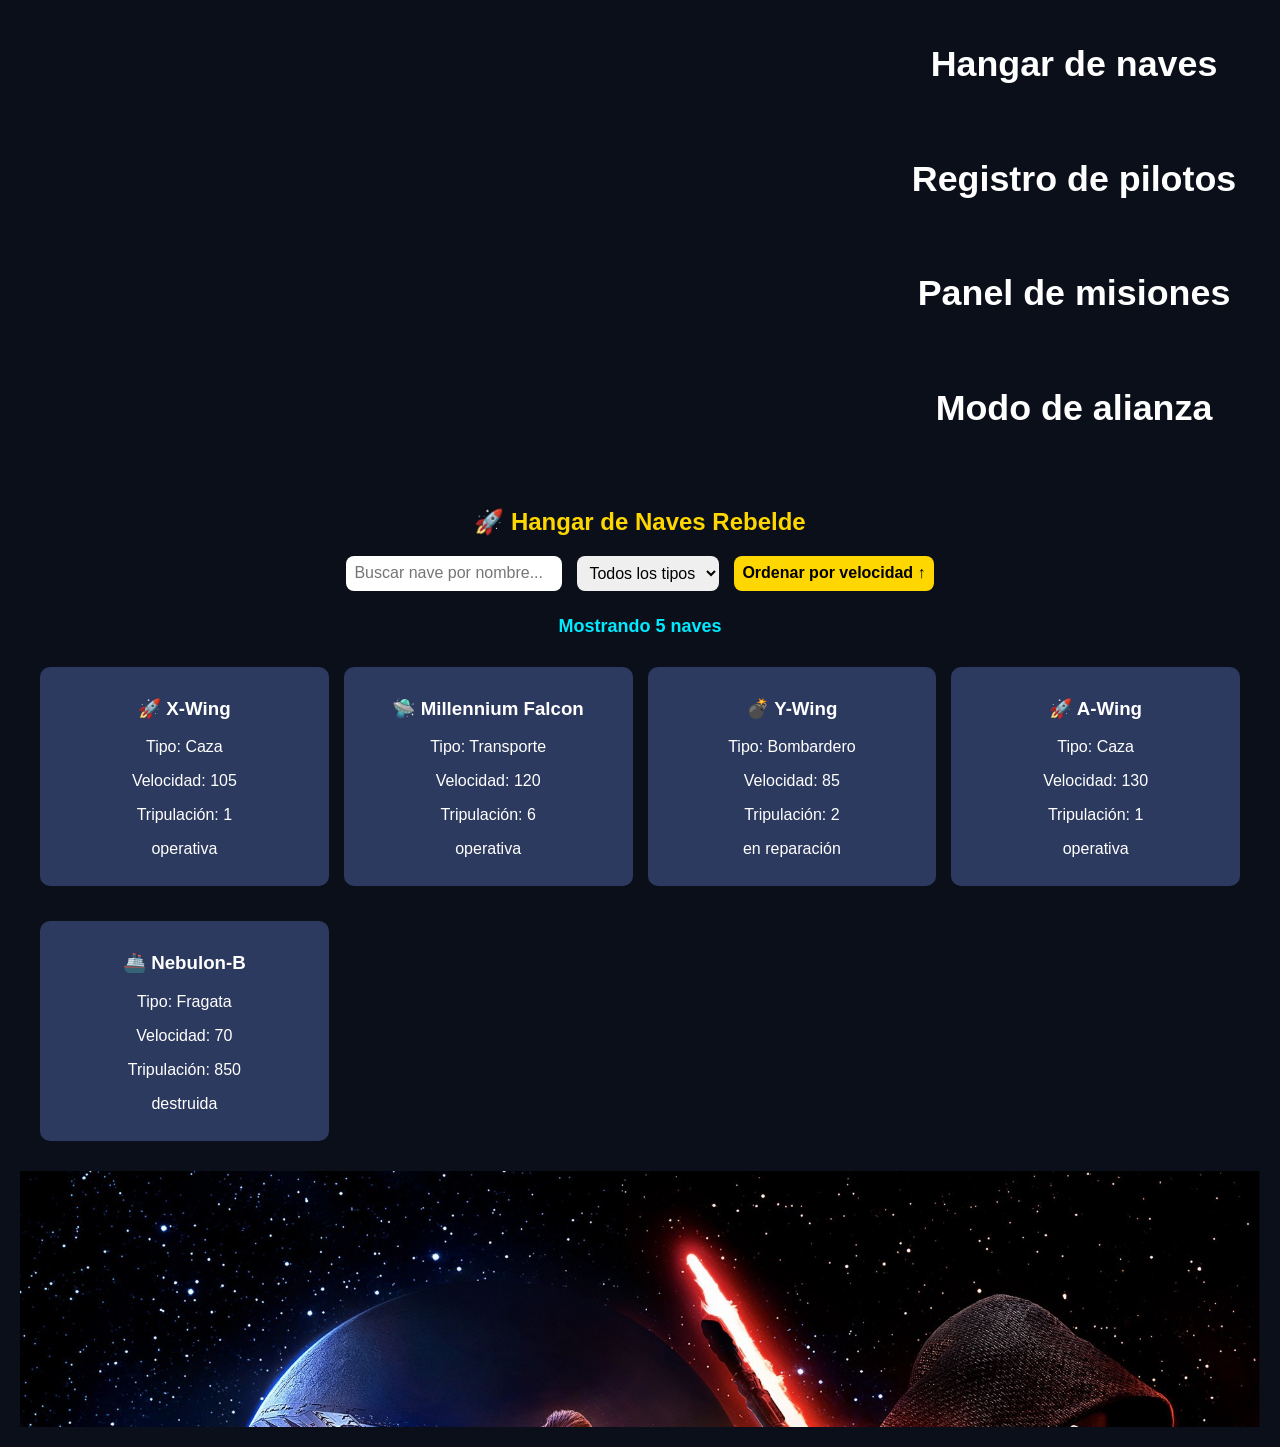
==== index.html @ fabe32f0 "hmtl, css y js unificados en uno hasta la seccion3" ====
<!DOCTYPE html>
<html lang="en">
<head>
<meta charset="UTF-8">
<meta name="viewport" content="width=device-width, initial-scale=1.0">
<title>Proyecto Star Wars</title>
<link rel="stylesheet" href="estilos.css">
</head>
<body>

<!--HEADER-->
<header>
    <h1 id="Hangar">Hangar de naves</h1>
    <h1 id="Pilotos">Registro de pilotos</h1>
    <h1 id="Misiones">Panel de misiones</h1>
    <h1 id="Alianza">Modo de alianza</h1>
</header>

<main>

<!-- SECCION 1 HANGAR -->
<section id="seccionHangar" class="seccion activa">

    <h1>🚀 Hangar de Naves Rebelde</h1>

    <div class="control">
        <input type="text" id="buscador" placeholder="Buscar nave por nombre...">

        <select id="filtroTipo">
            <option value="todos">Todos los tipos</option>
        </select>

        <button id="ordenarBtn">Ordenar por velocidad ↑</button>
    </div>

    <div id="contador">Mostrando 0 naves</div>

    <div class="hangar" id="hangar"></div>

</section>

<!-- SECCION 2 PILOTOS -->
<section id="seccionPilotos" class="seccion">

    <h1 id="h1cuestionario">Registre su piloto</h1>

    <div class="contenedorPrincipal">

        <div class="divFormulario">
            <img id="soldado" src="soldado.png">

            <form id="formularioPilotos" class="formularioPilotos">

                <input type="text" id="inputNombre" required placeholder="Nombre del piloto:">
                <input type="text" id="inputRango" required placeholder="Rango:">
                <input type="number" id="inputVictorias" required placeholder="Número de victorias:" min="0">

                <select id="selectNave" required>
                    <option value="" disabled selected>Nave asignada:</option>
                </select>

                <select id="selectEstado" required>
                    <option value="" disabled selected>Estado del piloto:</option>
                    <option value="Activo">Activo</option>
                    <option value="Herido">Herido</option>
                    <option value="KIA">KIA</option>
                </select>

                <button id="guardarPiloto">Guardar piloto</button>

            </form>
        </div>

        <div class="divLista">
            <h2>Flota Registrada</h2>

            <table class="tablaPilotos">
                <thead>
                    <tr>
                        <th>Piloto</th>
                        <th>Rango</th>
                        <th>Victorias</th>
                        <th>Nave</th>
                        <th>Estado</th>
                        <th></th>
                    </tr>
                </thead>
                <tbody id="cuerpoTablaPilotos"></tbody>
            </table>
        </div>

    </div>

</section>

<!-- SECCION 3 -->
<section id="seccionMisiones" class="seccion">
<h1>📋 Panel de Misiones</h1>

<div class="form">
    <input type="text" id="nombre" placeholder="Nombre misión">
    <input type="text" id="descripcion" placeholder="Descripción">

    <select id="piloto">
        <option value="">Selecciona piloto</option>
    </select>

    <select id="dificultad">
        <option value="facil">Fácil</option>
        <option value="media">Media</option>
        <option value="dificil">Difícil</option>
        <option value="suicida">Suicida</option>
    </select>

    <button id="addBtn">Añadir misión</button>
</div>


<div>
    <select id="filtroDificultad">
        <option value="todos">Todas</option>
        <option value="facil">Fácil</option>
        <option value="media">Media</option>
        <option value="dificil">Difícil</option>
        <option value="suicida">Suicida</option>
    </select>
</div>

<div class="kanban">

    <div class="col">
        <h2>Pendiente (<span id="Pendiente">0</span>)</h2>
        <div id="pendiente"></div>
    </div>

    <div class="col">
        <h2>En curso (<span id="Curso">0</span>)</h2>
        <div id="curso"></div>
    </div>

    <div class="col">
        <h2>Completada (<span id="Completada">0</span>)</h2>
        <div id="completada"></div>
    </div>

</div></section>

<!-- SECCION 4 -->
<section id="seccionAlianza" class="seccion">
    <h1>Modo alianza próximamente 🤝</h1>
</section>

</main>

<!--FOOTER-->
<footer></footer>

<script src="script.js"></script>
</body>
</html>
---- estilos.css ----
/* ================= HEADER ================= */

#Hangar,
#Pilotos,
#Misiones,
#Alianza {
    font-size: 2.8vw;
    color: white;
    cursor: pointer;
}

header h1 {
    margin-left: 70%;
}

header {
    background-image: url("header.png");
    background-size: cover;
    background-position: top;
    display: flex;
    flex-direction: column;
    gap: 2vw;
    min-height: 35vw;
    width: 100%;
}

/* ================= BODY ================= */

body {
    margin: 0;
    padding: 0;
    background-image: url("background.jpg");
    background-attachment: fixed;
    background-repeat: no-repeat;
    background-position: center;
    background-size: cover;
    min-height: 100vh;
    color: white;
    font-family: Arial, sans-serif;
}

/* ================= SECCIONES ================= */

.seccion {
    display: none;
    padding: 20px;
}

.activa {
    display: block;
}

/* ================= SECCION 1 HANGAR ================= */

.control {
    display: flex;
    gap: 15px;
    justify-content: center;
    margin-bottom: 25px;
}

input, select, button {
    padding: 10px;
    border: none;
    border-radius: 8px;
    font-size: 16px;
}



button {
    background: #ffff00;
    cursor: pointer;
    font-weight: bold;
}

button:hover {
    background: #ffcc00;
}

#contador {
    text-align: center;
    margin-bottom: 20px;
    font-size: 18px;
    font-weight: bold;
    color: #00eaff;
}

.hangar {
    display: grid;
    grid-template-columns: repeat(auto-fit, minmax(230px, 1fr));/*Ajusta el ancho depende del tamaño y hace que ninguna sea menor a 230 y estira para rellenar espacio*/
    gap: 15px;
}

.card {
    background: #1a2238;
    border: 2px solid #2d3a5f;
    border-radius: 15px;
    text-align: center;
    transition: transform 0.2s; /*para que sea mas limpio el aumento*/
}

.card:hover {
    transform: scale(1.05);
}



@media (max-width: 480px) {

    h1 {
        font-size: 22px;
    }

    .control {
        gap: 10px;
    }

    input, select, button {
        width: 100%;
        font-size: 14px;
        padding: 8px;
    }

    #contador {
        font-size: 14px;
    }

    .hangar {
        grid-template-columns: 1fr;
    }

    .card {
        font-size: 14px;
    }
}

/* ================= SECCION 2 PILOTOS ================= */

.contenedorPrincipal {
    display: flex;
    justify-content: center;
    align-items: flex-start;
    gap: 3vw;
    margin-top: 5vw;
}

#h1cuestionario {
    color: white;
    font-size: 5vw;
    text-align: center;
}

.divFormulario {
    background-color: black;
    display: flex;
    align-items: center;
    justify-content: center;
    padding: 3vw;
    border-radius: 8vw;
    width: 48vw;
    border: 0.4vw solid red;
}

.formularioPilotos {
    display: flex;
    flex-direction: column;
    gap: 2vw;
}

#soldado {
    width: 20vw;
}

.divLista {
    width: 38vw;
    background-color: rgba(0,0,0,0.8);
    border: 0.2vw solid white;
    border-radius: 2vw;
    padding: 2vw;
}

.divLista h2 {
    text-align: center;
    color: red;
}

.tablaPilotos {
    width: 100%;
    border-collapse: collapse;
    text-align: center;
}

.btn-accion {
    cursor: pointer;
    font-size: 1vw;
}


/*SECCION 3 MISIONES*/

body {
    font-family: Arial;
    background: #0b0f1a;
    color: white;
    margin: 0;
    padding: 20px;
}

h1 {
    text-align: center;
    color: gold;
}

.form {
    display: flex;
    gap: 10px;
    justify-content: center;
    margin-bottom: 20px;
}

input, select, button {
    padding: 8px;
    border-radius: 8px;
    border: none;
}

button {
    background: gold;
    cursor: pointer;
    font-weight: bold;
}

.kanban {
    display: flex;
    gap: 15px;
    justify-content: space-between;
}

.col {
    flex:1;
    background: #1a2238;
    padding: 15px;
    border-radius: 10px;
}

.card {
    background: #2d3a5f;
    padding: 10px;
    margin: 10px 0;
    border-radius: 10px;
}

.card button {
    margin-top: 5px;
    width: 100%;
}

@media (max-width: 480px) {

    h1 {
        font-size: 22px;
    }

    .form {
        gap: 8px;
    }

    input, select, button {
        width: 100%;
        font-size: 14px;
        padding: 8px;
    }

    .kanban {
        gap: 10px;
    }

    .col {
        width: 100%;
        padding: 10px;
    }

    .card {
        font-size: 14px;
    }

    .card button {
        font-size: 13px;
    }
}


/* ================= FOOTER ================= */

footer {
    background-image: url("./imgStarWars/footer.jpg");
    background-size: cover;
    min-height: 20vw;
}
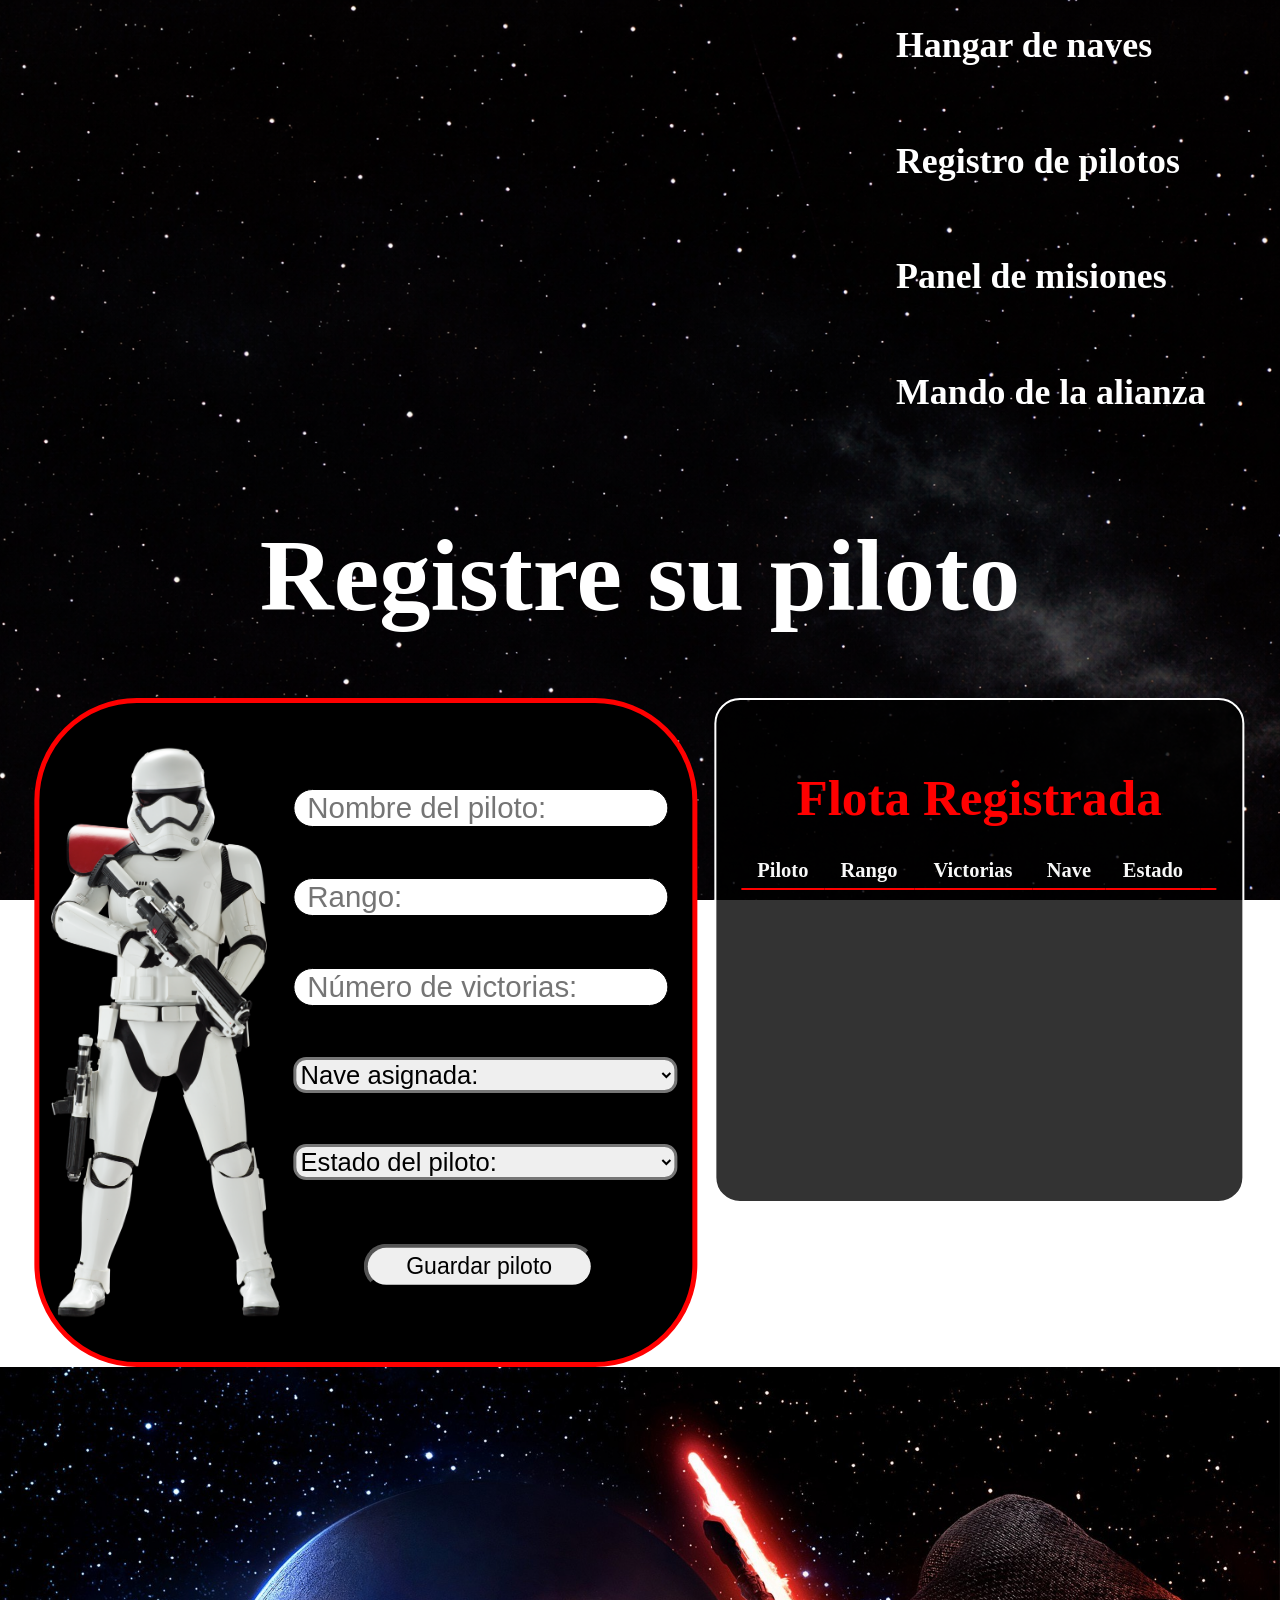
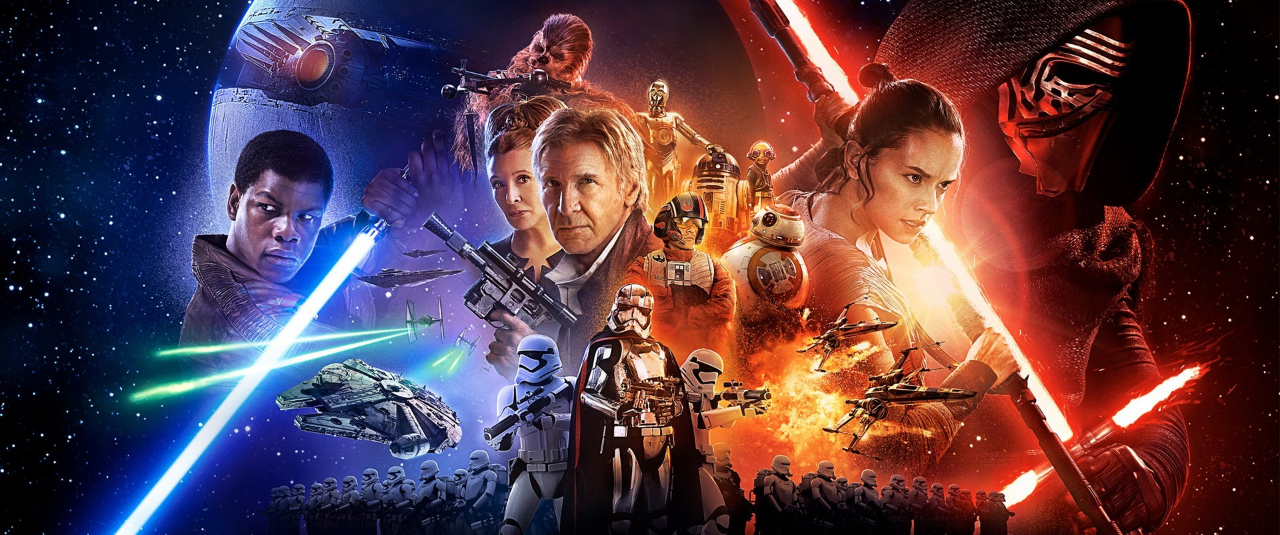
==== commit d036e08d: "actualizacion de la seccion 2" ====
--- a/index.html
+++ b/index.html
@@ -1,160 +1,147 @@
 <!DOCTYPE html>
 <html lang="en">
+
 <head>
-<meta charset="UTF-8">
-<meta name="viewport" content="width=device-width, initial-scale=1.0">
-<title>Proyecto Star Wars</title>
-<link rel="stylesheet" href="estilos.css">
+    
+    <meta charset="UTF-8">
+    <meta name="viewport" content="width=device-width, initial-scale=1.0">
+   
+    <title>
+        Registro de pilotos
+    </title>
+
+    <link rel="stylesheet" href="estilos.css">
+    
 </head>
+
 <body>
+    
 
 <!--HEADER-->
-<header>
-    <h1 id="Hangar">Hangar de naves</h1>
-    <h1 id="Pilotos">Registro de pilotos</h1>
-    <h1 id="Misiones">Panel de misiones</h1>
-    <h1 id="Alianza">Modo de alianza</h1>
-</header>
 
-<main>
 
-<!-- SECCION 1 HANGAR -->
-<section id="seccionHangar" class="seccion activa">
+    <header>
 
-    <h1>🚀 Hangar de Naves Rebelde</h1>
+        <h1 class="titulo" id = "Hangar">Hangar de naves</h1>
 
-    <div class="control">
-        <input type="text" id="buscador" placeholder="Buscar nave por nombre...">
+        <h1 class="titulo" id = "Pilotos">Registro de pilotos</h1>
 
-        <select id="filtroTipo">
-            <option value="todos">Todos los tipos</option>
-        </select>
+        <h1 class="titulo" id = "Misiones" >Panel de misiones</h1>
 
-        <button id="ordenarBtn">Ordenar por velocidad ↑</button>
-    </div>
+        <h1 class="titulo" id = "Alianza">Mando de la alianza</h1>
+        
+    </header>
 
-    <div id="contador">Mostrando 0 naves</div>
 
-    <div class="hangar" id="hangar"></div>
+    <main>
 
-</section>
 
-<!-- SECCION 2 PILOTOS -->
-<section id="seccionPilotos" class="seccion">
+<!--Seccion 2 REGISTRO PILOTOS  -->
+
+
+   <div id = "seccion2" class="registroPilotos">
 
     <h1 id="h1cuestionario">Registre su piloto</h1>
 
     <div class="contenedorPrincipal">
 
+
         <div class="divFormulario">
-            <img id="soldado" src="soldado.png">
+
+            <img id="soldado" src="./imgStarWars/soldado.png">
 
             <form id="formularioPilotos" class="formularioPilotos">
 
+
                 <input type="text" id="inputNombre" required placeholder="Nombre del piloto:">
+
                 <input type="text" id="inputRango" required placeholder="Rango:">
+
                 <input type="number" id="inputVictorias" required placeholder="Número de victorias:" min="0">
 
                 <select id="selectNave" required>
+
                     <option value="" disabled selected>Nave asignada:</option>
+
                 </select>
 
                 <select id="selectEstado" required>
+
                     <option value="" disabled selected>Estado del piloto:</option>
+
                     <option value="Activo">Activo</option>
+
                     <option value="Herido">Herido</option>
+
                     <option value="KIA">KIA</option>
+
                 </select>
 
                 <button id="guardarPiloto">Guardar piloto</button>
 
+
             </form>
+
+
         </div>
 
         <div class="divLista">
+
             <h2>Flota Registrada</h2>
 
             <table class="tablaPilotos">
+
                 <thead>
+
                     <tr>
+
                         <th>Piloto</th>
+
                         <th>Rango</th>
+
                         <th>Victorias</th>
+
                         <th>Nave</th>
+
                         <th>Estado</th>
+
                         <th></th>
+                        
                     </tr>
+
                 </thead>
-                <tbody id="cuerpoTablaPilotos"></tbody>
+
+                <tbody id="cuerpoTablaPilotos">
+
+                    </tbody>
+
             </table>
+
+
         </div>
 
     </div>
 
-</section>
 
-<!-- SECCION 3 -->
-<section id="seccionMisiones" class="seccion">
-<h1>📋 Panel de Misiones</h1>
-
-<div class="form">
-    <input type="text" id="nombre" placeholder="Nombre misión">
-    <input type="text" id="descripcion" placeholder="Descripción">
-
-    <select id="piloto">
-        <option value="">Selecciona piloto</option>
-    </select>
-
-    <select id="dificultad">
-        <option value="facil">Fácil</option>
-        <option value="media">Media</option>
-        <option value="dificil">Difícil</option>
-        <option value="suicida">Suicida</option>
-    </select>
-
-    <button id="addBtn">Añadir misión</button>
 </div>
 
 
-<div>
-    <select id="filtroDificultad">
-        <option value="todos">Todas</option>
-        <option value="facil">Fácil</option>
-        <option value="media">Media</option>
-        <option value="dificil">Difícil</option>
-        <option value="suicida">Suicida</option>
-    </select>
-</div>
 
-<div class="kanban">
 
-    <div class="col">
-        <h2>Pendiente (<span id="Pendiente">0</span>)</h2>
-        <div id="pendiente"></div>
-    </div>
+    </main>
 
-    <div class="col">
-        <h2>En curso (<span id="Curso">0</span>)</h2>
-        <div id="curso"></div>
-    </div>
-
-    <div class="col">
-        <h2>Completada (<span id="Completada">0</span>)</h2>
-        <div id="completada"></div>
-    </div>
-
-</div></section>
-
-<!-- SECCION 4 -->
-<section id="seccionAlianza" class="seccion">
-    <h1>Modo alianza próximamente 🤝</h1>
-</section>
-
-</main>
 
 <!--FOOTER-->
-<footer></footer>
 
-<script src="script.js"></script>
+
+    <footer>
+
+        
+    </footer>
+
+
+    <script src="java.js"></script>
+
+
 </body>
 </html>
--- a/estilos.css
+++ b/estilos.css
@@ -1,300 +1,200 @@
-/* ================= HEADER ================= */
-
-#Hangar,
-#Pilotos,
-#Misiones,
-#Alianza {
+/*header*/
+
+/*h1 del header */
+
+.titulo{
     font-size: 2.8vw;
-    color: white;
-    cursor: pointer;
-}
-
-header h1 {
+    color:rgb(255, 255, 255);
     margin-left: 70%;
 }
 
-header {
-    background-image: url("header.png");
+.tituloDestacado{
+    font-size: 3vw;
+    font-weight: bold;
+    color:rgb(155, 155, 155);
+    margin-left: 70%;
+}
+/*Alineacion del contenido,imagen y responsive del header*/
+
+header{
+    background-image:url("./imgStarWars/header.png") ;
     background-size: cover;
     background-position: top;
-    display: flex;
+    display:flex;
     flex-direction: column;
     gap: 2vw;
     min-height: 35vw;
     width: 100%;
 }
 
-/* ================= BODY ================= */
+/*todo el body*/
+
+/*clases para ocultar y ver secciones al cambier de seccion mediante js*/
+
+.oculto{
+    display: none;
+}
+
 
 body {
     margin: 0;
     padding: 0;
-    background-image: url("background.jpg");
+    background-image: url("./imgStarWars/background.jpg");
     background-attachment: fixed;
     background-repeat: no-repeat;
-    background-position: center;
+    background-position: center ;
+    background-size:cover;
+    display: flex;
+    flex-direction: column;
+    min-height: 100vh;
+}
+
+/*footer*/
+
+footer{
+    background-image: url("./imgStarWars/footer.jpg");
     background-size: cover;
-    min-height: 100vh;
-    color: white;
-    font-family: Arial, sans-serif;
-}
-
-/* ================= SECCIONES ================= */
-
-.seccion {
-    display: none;
-    padding: 20px;
-}
-
-.activa {
-    display: block;
-}
-
-/* ================= SECCION 1 HANGAR ================= */
-
-.control {
-    display: flex;
-    gap: 15px;
-    justify-content: center;
-    margin-bottom: 25px;
-}
-
-input, select, button {
-    padding: 10px;
-    border: none;
-    border-radius: 8px;
-    font-size: 16px;
-}
-
-
-
-button {
-    background: #ffff00;
-    cursor: pointer;
-    font-weight: bold;
-}
-
-button:hover {
-    background: #ffcc00;
-}
-
-#contador {
-    text-align: center;
-    margin-bottom: 20px;
-    font-size: 18px;
-    font-weight: bold;
-    color: #00eaff;
-}
-
-.hangar {
-    display: grid;
-    grid-template-columns: repeat(auto-fit, minmax(230px, 1fr));/*Ajusta el ancho depende del tamaño y hace que ninguna sea menor a 230 y estira para rellenar espacio*/
-    gap: 15px;
-}
-
-.card {
-    background: #1a2238;
-    border: 2px solid #2d3a5f;
-    border-radius: 15px;
-    text-align: center;
-    transition: transform 0.2s; /*para que sea mas limpio el aumento*/
-}
-
-.card:hover {
-    transform: scale(1.05);
-}
-
-
-
-@media (max-width: 480px) {
-
-    h1 {
-        font-size: 22px;
-    }
-
-    .control {
-        gap: 10px;
-    }
-
-    input, select, button {
-        width: 100%;
-        font-size: 14px;
-        padding: 8px;
-    }
-
-    #contador {
-        font-size: 14px;
-    }
-
-    .hangar {
-        grid-template-columns: 1fr;
-    }
-
-    .card {
-        font-size: 14px;
-    }
-}
-
-/* ================= SECCION 2 PILOTOS ================= */
-
-.contenedorPrincipal {
+    min-height: 60vw;
+    margin-top: auto;
+    width: 100%;
+}
+
+
+
+/*seccion 2 pilotos*/
+
+.contenedorPrincipal {/*con flex nos organizamos mejor*/
     display: flex;
     justify-content: center;
     align-items: flex-start;
-    gap: 3vw;
-    margin-top: 5vw;
-}
-
-#h1cuestionario {
-    color: white;
-    font-size: 5vw;
+    gap: 1.3vw;
+    margin-top: 15vw;
+    transform: translate(1.2vw);
+}
+
+
+#h1cuestionario{
+    color: rgb(255, 255, 255);
+    font-size: 8vw;
     text-align: center;
-}
-
-.divFormulario {
-    background-color: black;
+    margin-bottom: -10vw;
+}
+
+.divFormulario {/*formulario responsive */
+    background-color: rgb(0, 0, 0);
     display: flex;
     align-items: center;
     justify-content: center;
     padding: 3vw;
     border-radius: 8vw;
-    width: 48vw;
+    width: 45vw; 
     border: 0.4vw solid red;
-}
-
-.formularioPilotos {
-    display: flex;
+    margin-left: 1.5vw;
+}
+
+.formularioPilotos{
+    display:flex;
     flex-direction: column;
-    gap: 2vw;
-}
-
-#soldado {
+    gap: 4vw;
+}
+
+.formularioPilotos input {/*input responsive*/
+    width: 28vw;
+    font-size: 2.3vw;
+    margin-right: 2vw;
+    border-radius: 2vw;
+    border-style: solid;
+    border-color: rgb(0, 0, 0);
+    border-width: 0.1vw;
+    padding-left: 1vw;
+}
+
+.formularioPilotos button {/*botones responsive*/
+    font-size: 1.8vw;
+    width: 18vw;
+    height: 3.5vw;
+    border-radius: 2vw;
+    border-width: 0.35vw;
+    transform: translate(5.5vw,1vw);
+}
+
+.formularioPilotos select{/*select responsive*/
+    font-size: 2vw;
+    width: 30vw;
+    border-radius: 1vw;
+    border-width: 0.3vw;
+    background-size: 2vw;
+}
+#soldado{/*al estar dentro de divformulario,solo le ajustamos el tamaño*/
     width: 20vw;
 }
 
-.divLista {
+.divLista {/*lista responsive en la que van los pilotos añadidos*/
     width: 38vw;
-    background-color: rgba(0,0,0,0.8);
-    border: 0.2vw solid white;
+    background-color: rgba(0, 0, 0, 0.8);
+    border: 0.2vw solid rgb(255, 255, 255);
     border-radius: 2vw;
     padding: 2vw;
-}
+    color: rgb(248, 248, 248);
+    margin-right: 4vw;
+    height: 47.6vw;
+    max-height: 450px;
+    overflow-y: auto;
+    overflow-x: hidden;
+}
+
+/*todo esto es para hacer la scrollbar y responsive*/
+.divLista::-webkit-scrollbar{
+    width: 1.5vw;
+}
+
+.divLista::-webkit-scrollbar-thumb {
+    background-color: #ff0000; 
+    border-radius: 2vw;       
+    border: 0.5vw solid #9c9c9c;   
+}
+
+.divLista::-webkit-scrollbar-track {
+    background: #1a1a1a;      
+}
+
+/*tabla responsive y mejora visual*/
 
 .divLista h2 {
     text-align: center;
+    margin-bottom: 2vw;
+    font-size: 4vw;
     color: red;
 }
 
 .tablaPilotos {
     width: 100%;
     border-collapse: collapse;
+    font-size: 1.6vw;
     text-align: center;
 }
 
-.btn-accion {
+.tablaPilotos th {
+    border-bottom: 0.2vw solid rgb(255, 0, 0);
+    padding: 0.5vw;
+}
+.tablaPilotos td {
+    padding: 0.5vw;
+    border-bottom: 0.1vw solid rgb(255, 0, 0);
+}
+
+.btn-accion {/*estos son los botones que se crean al añadir un piloto*/
     cursor: pointer;
-    font-size: 1vw;
-}
-
-
-/*SECCION 3 MISIONES*/
-
-body {
-    font-family: Arial;
-    background: #0b0f1a;
-    color: white;
-    margin: 0;
-    padding: 20px;
-}
-
-h1 {
-    text-align: center;
-    color: gold;
-}
-
-.form {
-    display: flex;
-    gap: 10px;
-    justify-content: center;
-    margin-bottom: 20px;
-}
-
-input, select, button {
-    padding: 8px;
-    border-radius: 8px;
+    font-size: 1.2vw;
+    font-weight: 600;
+    color: rgb(0, 0, 0);
+    margin: 0.5vw;
     border: none;
-}
-
-button {
-    background: gold;
-    cursor: pointer;
-    font-weight: bold;
-}
-
-.kanban {
-    display: flex;
-    gap: 15px;
-    justify-content: space-between;
-}
-
-.col {
-    flex:1;
-    background: #1a2238;
-    padding: 15px;
-    border-radius: 10px;
-}
-
-.card {
-    background: #2d3a5f;
-    padding: 10px;
-    margin: 10px 0;
-    border-radius: 10px;
-}
-
-.card button {
-    margin-top: 5px;
-    width: 100%;
-}
-
-@media (max-width: 480px) {
-
-    h1 {
-        font-size: 22px;
-    }
-
-    .form {
-        gap: 8px;
-    }
-
-    input, select, button {
-        width: 100%;
-        font-size: 14px;
-        padding: 8px;
-    }
-
-    .kanban {
-        gap: 10px;
-    }
-
-    .col {
-        width: 100%;
-        padding: 10px;
-    }
-
-    .card {
-        font-size: 14px;
-    }
-
-    .card button {
-        font-size: 13px;
-    }
-}
-
-
-/* ================= FOOTER ================= */
-
-footer {
-    background-image: url("./imgStarWars/footer.jpg");
-    background-size: cover;
-    min-height: 20vw;
-}+    width: 6vw;
+    border-style: solid;
+    border-color: red;
+    border-radius: 2vw;
+    border-width: 0.2vw;
+    transform: translate();
+}
+
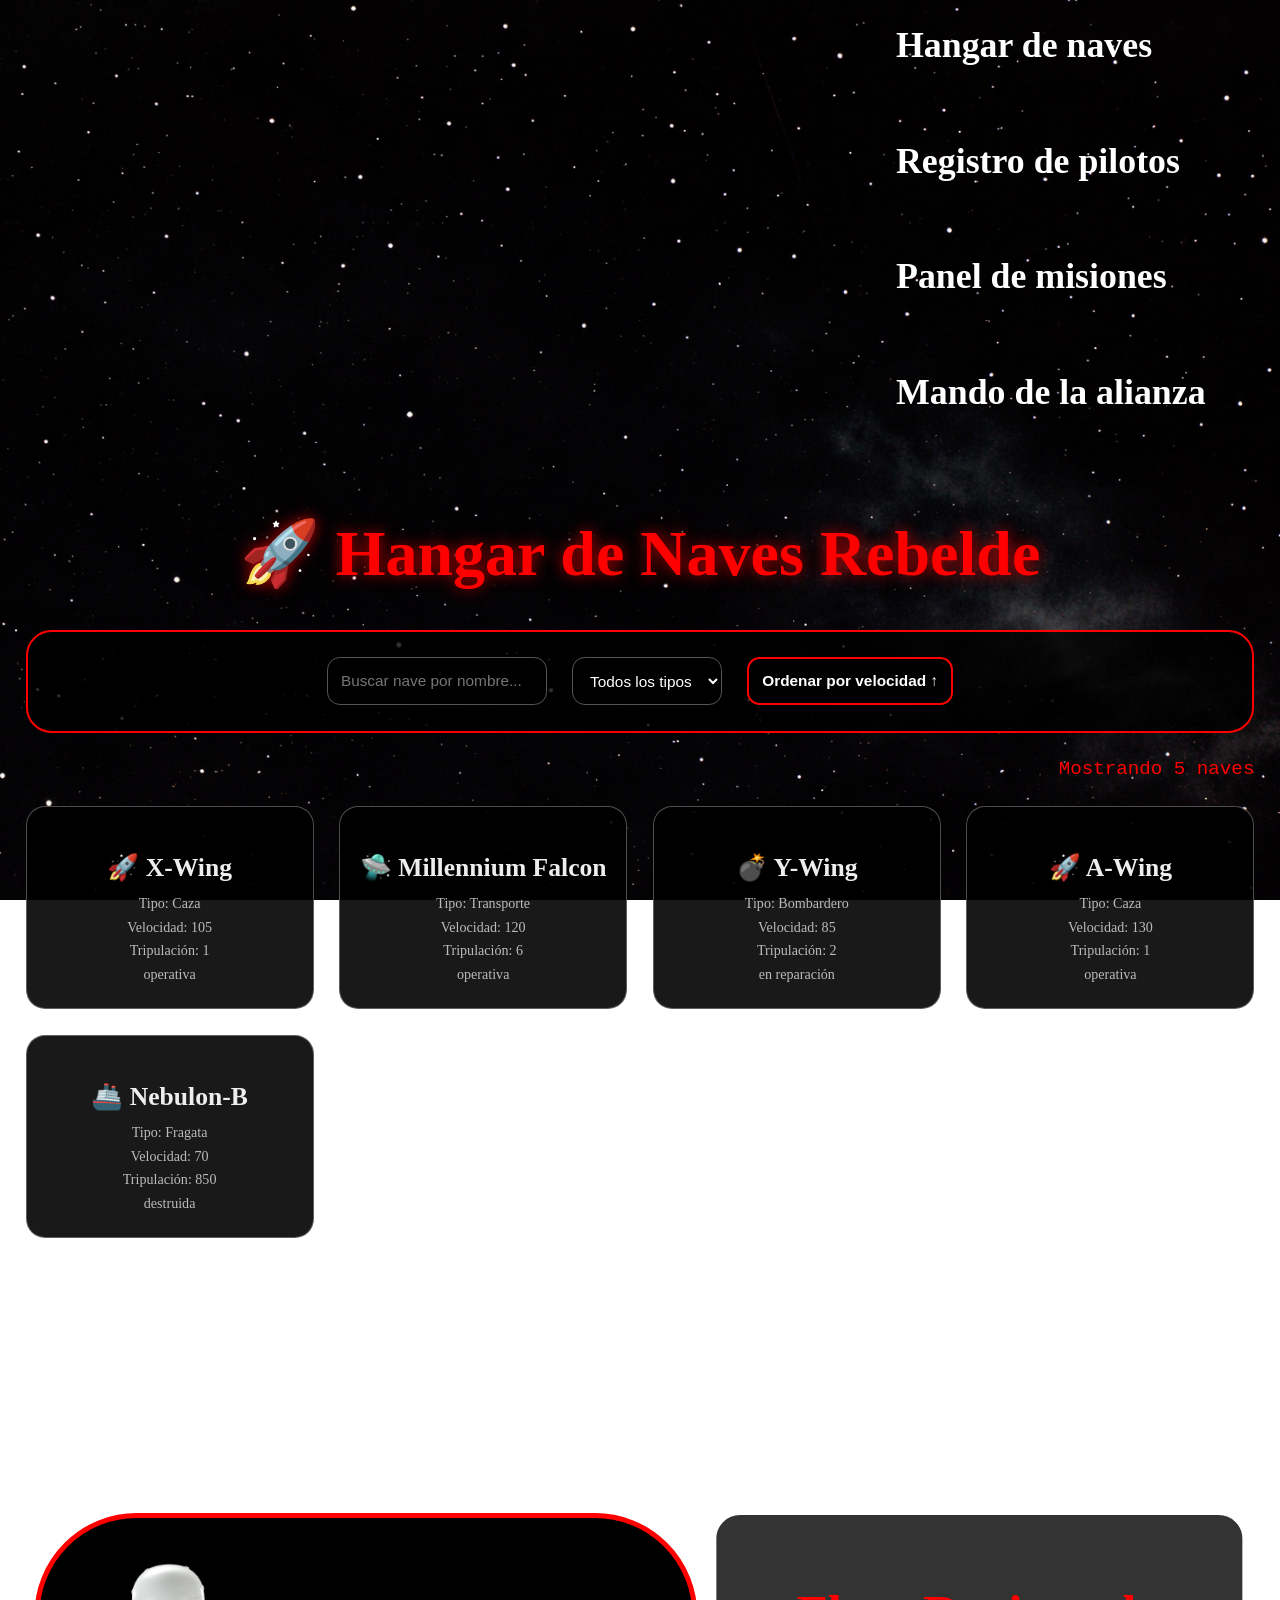
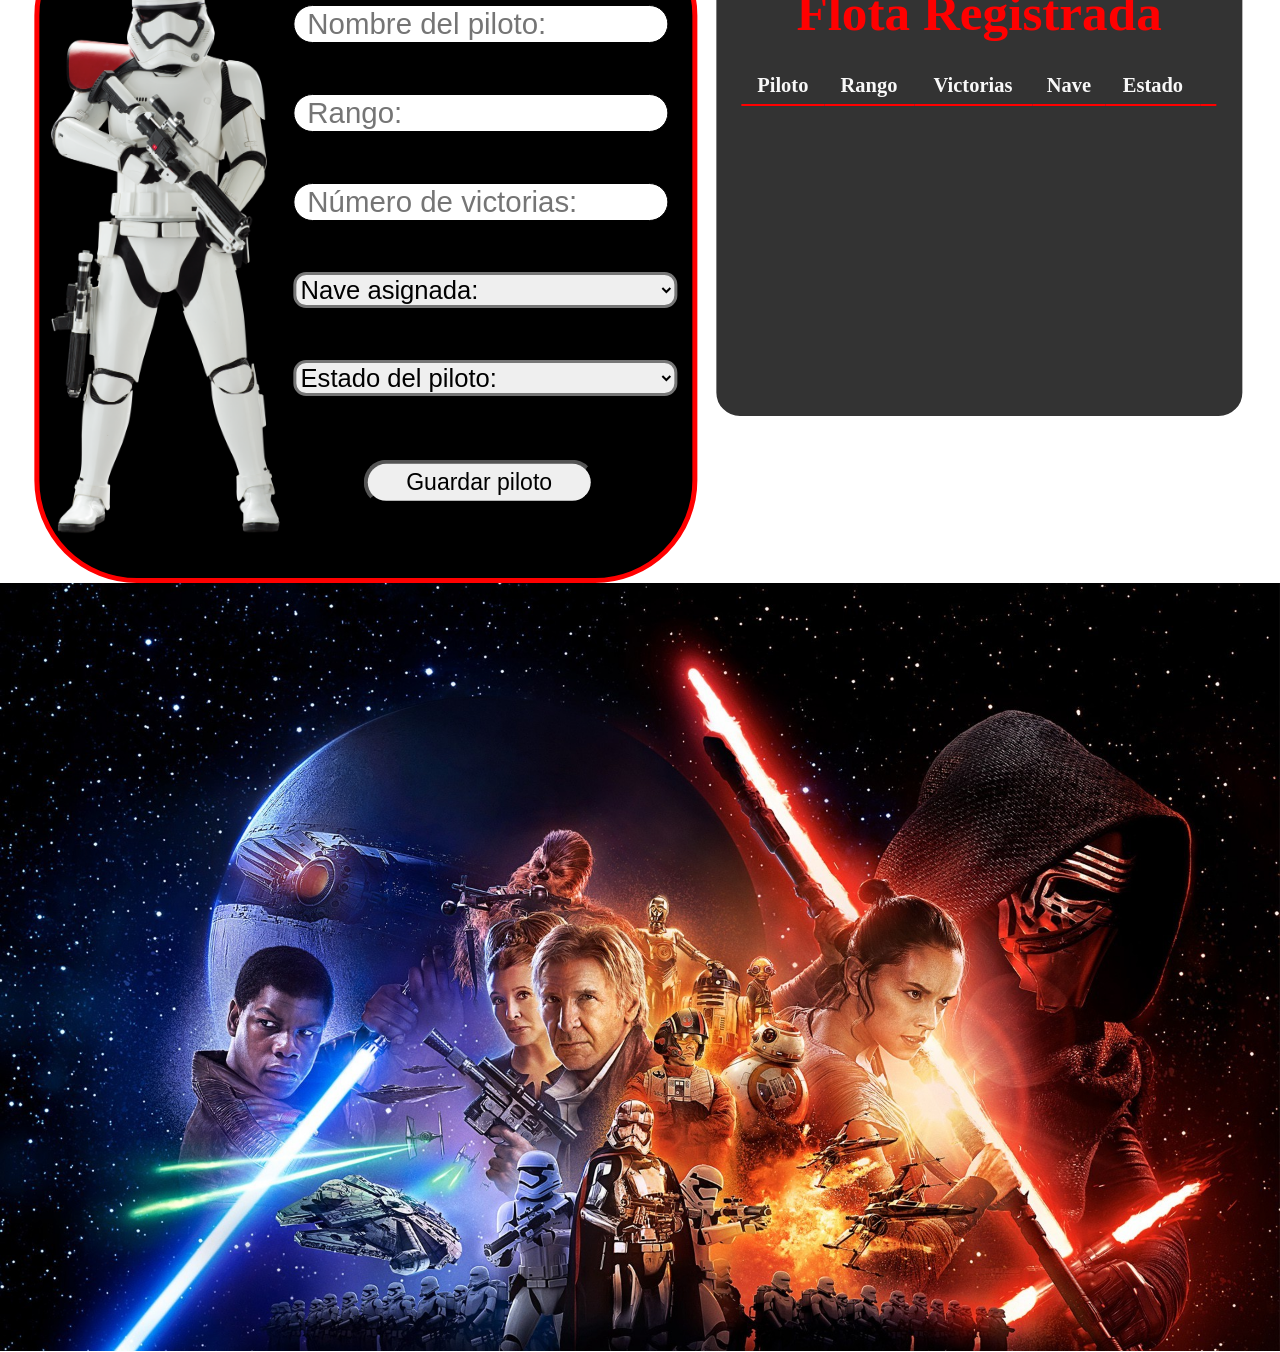
==== commit 6f38507f: "Add files via upload" ====
--- a/index.html
+++ b/index.html
@@ -36,6 +36,38 @@
     <main>
 
 
+
+
+
+
+<!--Seccion 1 HANGAR DE NAVES -->
+
+<div id="seccion1">
+
+     <h1>🚀 Hangar de Naves Rebelde</h1>
+
+    <div class="control">
+        <input type="text" id="buscador" placeholder="Buscar nave por nombre...">
+
+        <select id="filtroTipo">
+            <option value="todos">Todos los tipos</option>
+        </select>
+
+        <button id="ordenarBtn">Ordenar por velocidad ↑</button>
+    </div>
+
+    <div id="contador">Mostrando 0 naves</div>
+
+    <div class="hangar" id="hangar"></div>
+
+</div>
+
+
+
+
+
+
+
 <!--Seccion 2 REGISTRO PILOTOS  -->
 
 
@@ -128,6 +160,96 @@
 
 
 
+
+
+
+
+<!--Sección 3 PANEL DE MISIONES-->
+
+<div id="seccion3" class="oculto">
+    <h1>📋 Centro de Operaciones: Misiones</h1>
+
+    <div class="mision-form">
+        <div class="input-group">
+            <input type="text" id="nombreMision" placeholder="Nombre de la misión">
+            <input type="text" id="descMision" placeholder="Objetivo/Descripción">
+        </div>
+        
+        <div class="input-group">
+            <select id="selectPilotoMision">
+                <option value="">Cargando pilotos...</option>
+            </select>
+
+            <select id="selectDificultadMision">
+                <option value="facil">Nivel: Fácil</option>
+                <option value="media">Nivel: Media</option>
+                <option value="dificil">Nivel: Difícil</option>
+                <option value="suicida">Nivel: SUICIDA</option>
+            </select>
+            <button id="addMisionBtn">Asignar Misión</button>
+        </div>
+    </div>
+
+    <div class="filtro-contenedor">
+        <label>Filtrar por riesgo:</label>
+        <select id="filtroDificultad">
+            <option value="todos">Todos los niveles</option>
+            <option value="facil">Fácil</option>
+            <option value="media">Media</option>
+            <option value="dificil">Difícil</option>
+            <option value="suicida">Suicida</option>
+        </select>
+    </div>
+
+    <div class="kanban-board">
+        <div class="kanban-col" id="col-pendiente">
+            <div class="col-header">PENDIENTE <span id="count-pendiente">0</span></div>
+            <div class="misiones-lista" id="lista-pendiente"></div>
+        </div>
+
+        <div class="kanban-col" id="col-curso">
+            <div class="col-header header-curso">EN CURSO <span id="count-curso">0</span></div>
+            <div class="misiones-lista" id="lista-curso"></div>
+        </div>
+
+        <div class="kanban-col" id="col-completada">
+            <div class="col-header header-completada">COMPLETADA <span id="count-completada">0</span></div>
+            <div class="misiones-lista" id="lista-completada"></div>
+        </div>
+    </div>
+</div>
+
+
+
+
+
+
+
+
+
+
+
+
+
+
+
+
+
+
+
+
+
+
+
+
+
+
+<!--Sección 4 MANDO DE LA ALIANZA-->
+
+<div id="seccion4">
+
+</div>
+
     </main>
 
 
--- a/estilos.css
+++ b/estilos.css
@@ -1,6 +1,4 @@
 /*header*/
-
-/*h1 del header */
 
 .titulo{
     font-size: 2.8vw;
@@ -8,12 +6,21 @@
     margin-left: 70%;
 }
 
-.tituloDestacado{
-    font-size: 3vw;
+.titulo:hover {
+    color: rgb(255, 2, 2); 
     font-weight: bold;
-    color:rgb(155, 155, 155);
+    cursor: pointer; 
+}
+
+.tituloDestacado {
+    font-size: 3.5vw;
+    font-weight: bold;
+    color: rgb(255, 2, 2);
     margin-left: 70%;
-}
+    cursor: pointer; 
+}
+
+
 /*Alineacion del contenido,imagen y responsive del header*/
 
 header{
@@ -58,6 +65,131 @@
     margin-top: auto;
     width: 100%;
 }
+
+
+
+
+
+
+
+
+
+
+
+
+
+
+
+
+/*Seccion 1 hangar de naves*/
+
+
+#seccion1 {
+    padding: 2vw;
+    color: white;
+}
+
+#seccion1 h1 {
+    font-size: 5vw;
+    color: #ff0000;
+    text-shadow: 0 0 15px rgba(255, 0, 0, 0.7);
+    text-align: center;
+    margin-bottom: 3vw;
+}
+
+/* Panel de controles similar a tu formulario */
+.control {
+    background: rgba(0, 0, 0, 0.8);
+    border: 2px solid red;
+    border-radius: 2vw;
+    padding: 2vw;
+    display: flex;
+    justify-content: center;
+    gap: 2vw;
+    margin-bottom: 2vw;
+}
+
+.control input, .control select, .control button {
+    background: black;
+    color: white;
+    border: 1px solid #555;
+    padding: 1vw;
+    border-radius: 1vw;
+    font-size: 1.2vw;
+}
+
+.control button {
+    cursor: pointer;
+    border: 2px solid red;
+    font-weight: bold;
+    transition: 0.3s;
+}
+
+.control button:hover {
+    background: red;
+    color: black;
+}
+
+/* Grid de naves estilo cartas de datos */
+.hangar {
+    display: grid;
+    grid-template-columns: repeat(auto-fit, minmax(250px, 1fr));
+    gap: 2vw;
+    margin-top: 2vw;
+}
+
+.card {
+    background: rgba(0, 0, 0, 0.9);
+    border: 1px solid rgba(255, 255, 255, 0.3);
+    border-radius: 1.5vw;
+    padding: 1.5vw;
+    text-align: center;
+    transition: transform 0.3s, border 0.3s;
+    position: relative;
+    overflow: hidden;
+}
+
+.card:hover {
+    transform: translateY(-10px);
+    border: 1px solid red;
+    box-shadow: 0 0 20px rgba(255, 0, 0, 0.4);
+}
+
+.card h3 {
+    font-size: 2vw;
+    margin-bottom: 1vw;
+    color: #eee;
+}
+
+.card p {
+    font-size: 1.1vw;
+    margin: 0.5vw 0;
+    color: #bbb;
+}
+
+/* Colores para los estados de las naves */
+.estado-operativa { color: #00ff00; font-weight: bold; }
+.estado-reparacion { color: #ffaa00; font-weight: bold; }
+.estado-destruida { color: #ff0000; font-weight: bold; }
+
+#contador {
+    text-align: right;
+    font-family: monospace;
+    color: red;
+    font-size: 1.5vw;
+}
+
+
+
+
+
+
+
+
+
+
+
+
 
 
 
@@ -198,3 +330,136 @@
     transform: translate();
 }
 
+
+
+
+
+/*Seccion 3*/
+
+
+#seccion3 h1 {
+    font-size: 4vw;
+    color: white;
+    text-align: center;
+    text-transform: uppercase;
+    letter-spacing: 2px;
+}
+
+/* Formulario */
+.mision-form {
+    background: rgba(0, 0, 0, 0.85);
+    border: 2px solid #444;
+    padding: 20px;
+    border-radius: 10px;
+    margin-bottom: 30px;
+    display: flex;
+    flex-direction: column;
+    gap: 15px;
+}
+
+.input-group {
+    display: flex;
+    gap: 10px;
+}
+
+.mision-form input, .mision-form select {
+    flex: 1;
+    background: #111;
+    border: 1px solid #ff0000;
+    color: white;
+    padding: 10px;
+    border-radius: 5px;
+}
+
+#addMisionBtn {
+    background: #ff0000;
+    color: black;
+    font-weight: bold;
+    border: none;
+    padding: 10px 20px;
+    cursor: pointer;
+    text-transform: uppercase;
+}
+
+/* Tablero Kanban */
+.kanban-board {
+    display: flex;
+    gap: 20px;
+    justify-content: space-between;
+    min-height: 400px;
+}
+
+.kanban-col {
+    background: rgba(20, 20, 20, 0.7);
+    border: 1px solid #333;
+    border-radius: 8px;
+    flex: 1;
+    padding: 10px;
+    backdrop-filter: blur(5px);
+}
+
+.col-header {
+    background: #222;
+    color: #aaa;
+    padding: 10px;
+    text-align: center;
+    font-weight: bold;
+    border-bottom: 2px solid #444;
+    margin-bottom: 15px;
+}
+
+.header-curso { color: #3498db; border-color: #3498db; }
+.header-completada { color: #2ecc71; border-color: #2ecc71; }
+
+/* Tarjetas de Misión */
+.mision-card {
+    background: #000;
+    border-left: 5px solid #888;
+    padding: 15px;
+    margin-bottom: 15px;
+    border-radius: 4px;
+    position: relative;
+    transition: 0.3s;
+}
+
+.mision-card:hover { transform: scale(1.02); }
+
+.mision-card h3 { margin: 0 0 10px 0; color: #fff; font-size: 1.2rem; }
+.mision-card p { margin: 5px 0; font-size: 0.9rem; color: #ccc; }
+
+/* Riesgos */
+.riesgo-suicida { 
+    border-left: 5px solid #ff0000; 
+    box-shadow: inset 0 0 10px rgba(255, 0, 0, 0.3);
+    animation: pulse-border 2s infinite;
+}
+
+@keyframes pulse-border {
+    50% { border-left-color: #900; }
+}
+
+.mision-card button {
+    margin-top: 10px;
+    padding: 5px 10px;
+    background: transparent;
+    border: 1px solid #666;
+    color: #fff;
+    cursor: pointer;
+    font-size: 0.8rem;
+}
+
+.btn-mover { border-color: #2ecc71 !important; color: #2ecc71 !important; }
+
+
+
+
+
+
+
+
+
+
+
+
+
+/*Sección 4*/
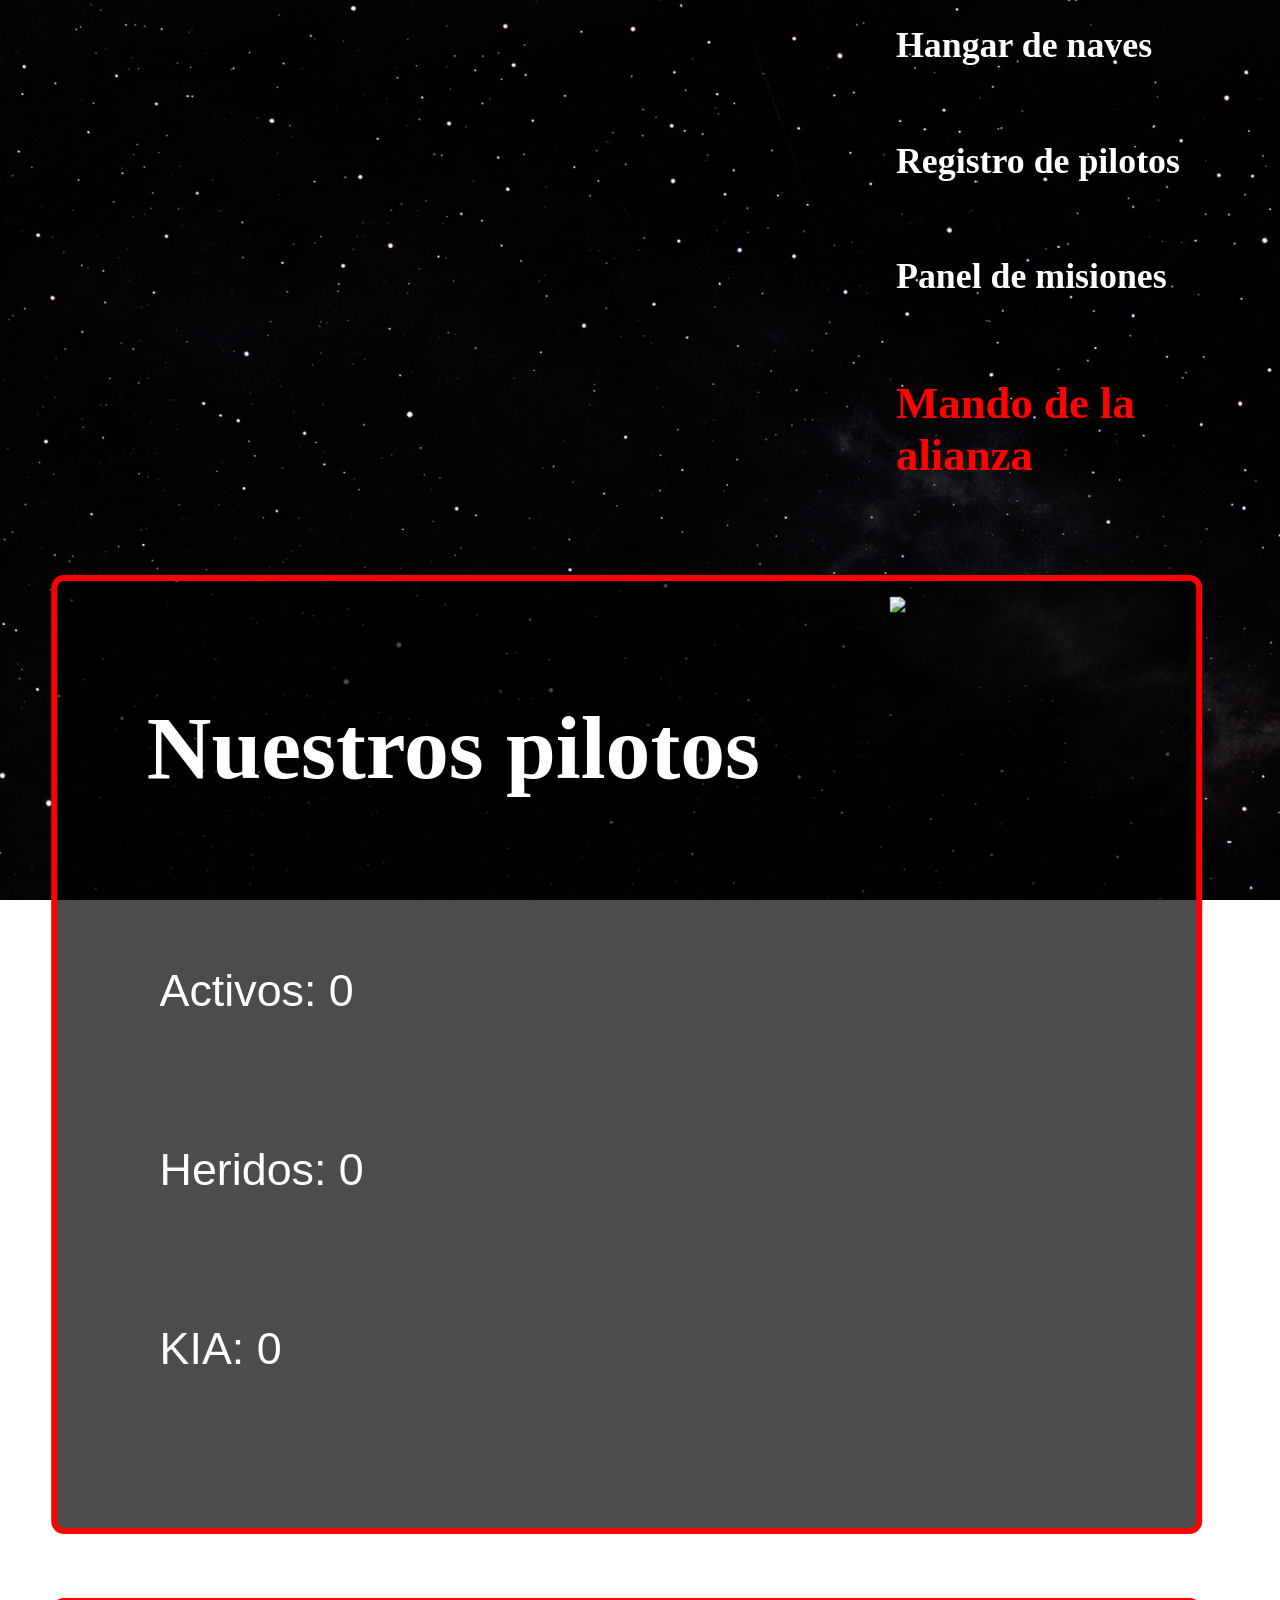
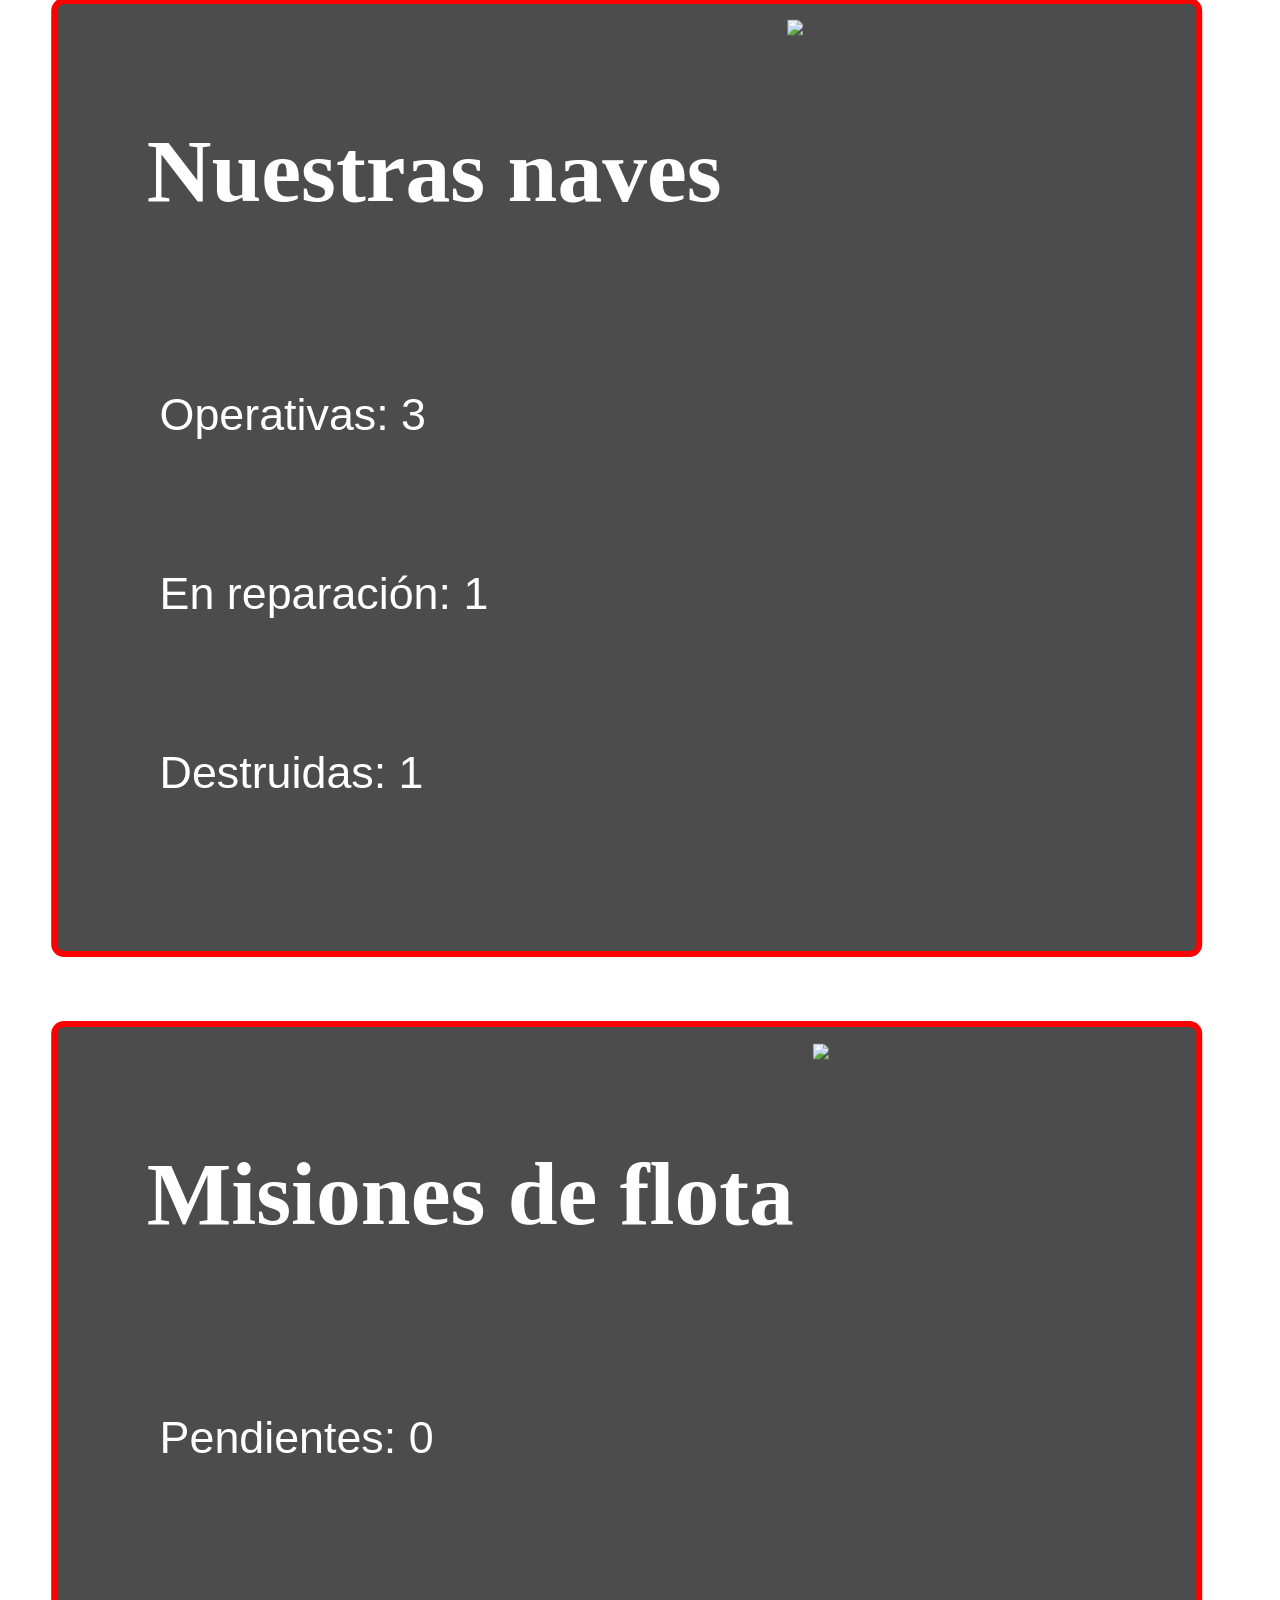
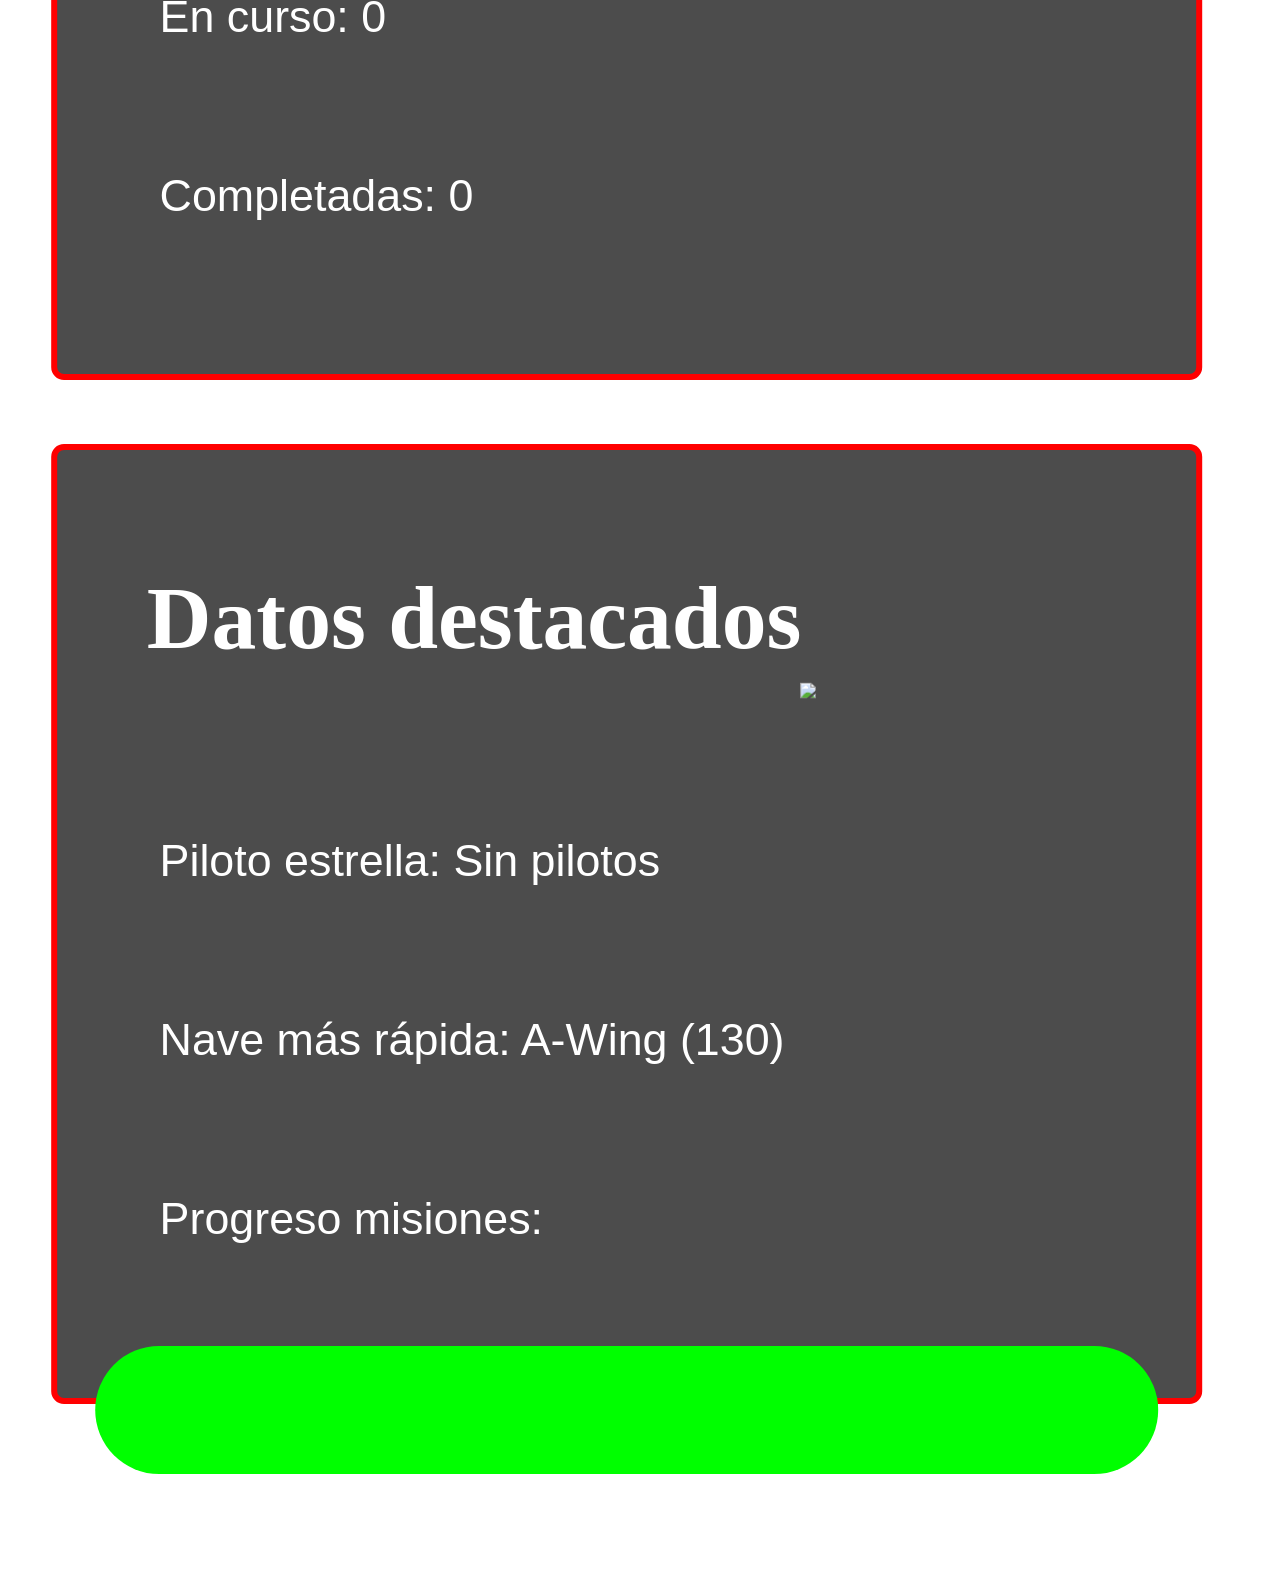
==== commit 13c6d196: "Add files via upload" ====
--- a/index.html
+++ b/index.html
@@ -2,171 +2,90 @@
 <html lang="en">
 
 <head>
-    
     <meta charset="UTF-8">
     <meta name="viewport" content="width=device-width, initial-scale=1.0">
-   
-    <title>
-        Registro de pilotos
-    </title>
-
+    <title>Registro de pilotos</title>
     <link rel="stylesheet" href="estilos.css">
-    
 </head>
 
 <body>
-    
 
-<!--HEADER-->
+<header>
+    <h1 class="titulo" id="Hangar">Hangar de naves</h1>
+    <h1 class="titulo" id="Pilotos">Registro de pilotos</h1>
+    <h1 class="titulo" id="Misiones">Panel de misiones</h1>
+    <h1 class="titulo" id="Alianza">Mando de la alianza</h1>
+</header>
 
+<main>
 
-    <header>
-
-        <h1 class="titulo" id = "Hangar">Hangar de naves</h1>
-
-        <h1 class="titulo" id = "Pilotos">Registro de pilotos</h1>
-
-        <h1 class="titulo" id = "Misiones" >Panel de misiones</h1>
-
-        <h1 class="titulo" id = "Alianza">Mando de la alianza</h1>
-        
-    </header>
-
-
-    <main>
-
-
-
-
-
-
-<!--Seccion 1 HANGAR DE NAVES -->
-
-<div id="seccion1">
-
-     <h1>🚀 Hangar de Naves Rebelde</h1>
+<div id="seccion1" class="seccion">
+    <h1>🚀 Hangar de Naves Rebelde</h1>
 
     <div class="control">
         <input type="text" id="buscador" placeholder="Buscar nave por nombre...">
-
         <select id="filtroTipo">
             <option value="todos">Todos los tipos</option>
         </select>
-
         <button id="ordenarBtn">Ordenar por velocidad ↑</button>
     </div>
 
     <div id="contador">Mostrando 0 naves</div>
-
     <div class="hangar" id="hangar"></div>
-
 </div>
 
-
-
-
-
-
-
-<!--Seccion 2 REGISTRO PILOTOS  -->
-
-
-   <div id = "seccion2" class="registroPilotos">
+<div id="seccion2" class="seccion oculto registroPilotos">
 
     <h1 id="h1cuestionario">Registre su piloto</h1>
 
     <div class="contenedorPrincipal">
 
-
         <div class="divFormulario">
-
             <img id="soldado" src="./imgStarWars/soldado.png">
 
             <form id="formularioPilotos" class="formularioPilotos">
-
-
                 <input type="text" id="inputNombre" required placeholder="Nombre del piloto:">
-
                 <input type="text" id="inputRango" required placeholder="Rango:">
-
                 <input type="number" id="inputVictorias" required placeholder="Número de victorias:" min="0">
 
                 <select id="selectNave" required>
-
                     <option value="" disabled selected>Nave asignada:</option>
-
                 </select>
 
                 <select id="selectEstado" required>
-
                     <option value="" disabled selected>Estado del piloto:</option>
-
                     <option value="Activo">Activo</option>
-
                     <option value="Herido">Herido</option>
-
                     <option value="KIA">KIA</option>
-
                 </select>
 
                 <button id="guardarPiloto">Guardar piloto</button>
-
-
             </form>
-
-
         </div>
 
         <div class="divLista">
-
             <h2>Flota Registrada</h2>
 
             <table class="tablaPilotos">
-
                 <thead>
-
                     <tr>
-
                         <th>Piloto</th>
-
                         <th>Rango</th>
-
                         <th>Victorias</th>
-
                         <th>Nave</th>
-
                         <th>Estado</th>
-
                         <th></th>
-                        
                     </tr>
-
                 </thead>
-
-                <tbody id="cuerpoTablaPilotos">
-
-                    </tbody>
-
+                <tbody id="cuerpoTablaPilotos"></tbody>
             </table>
-
-
         </div>
 
     </div>
-
-
 </div>
 
+<div id="seccion3" class="seccion oculto">
 
-
-
-
-
-
-
-<!--Sección 3 PANEL DE MISIONES-->
-
-<div id="seccion3" class="oculto">
     <h1>📋 Centro de Operaciones: Misiones</h1>
 
     <div class="mision-form">
@@ -174,7 +93,7 @@
             <input type="text" id="nombreMision" placeholder="Nombre de la misión">
             <input type="text" id="descMision" placeholder="Objetivo/Descripción">
         </div>
-        
+
         <div class="input-group">
             <select id="selectPilotoMision">
                 <option value="">Cargando pilotos...</option>
@@ -186,6 +105,7 @@
                 <option value="dificil">Nivel: Difícil</option>
                 <option value="suicida">Nivel: SUICIDA</option>
             </select>
+
             <button id="addMisionBtn">Asignar Misión</button>
         </div>
     </div>
@@ -202,68 +122,75 @@
     </div>
 
     <div class="kanban-board">
-        <div class="kanban-col" id="col-pendiente">
+        <div class="kanban-col">
             <div class="col-header">PENDIENTE <span id="count-pendiente">0</span></div>
-            <div class="misiones-lista" id="lista-pendiente"></div>
+            <div id="lista-pendiente"></div>
         </div>
 
-        <div class="kanban-col" id="col-curso">
+        <div class="kanban-col">
             <div class="col-header header-curso">EN CURSO <span id="count-curso">0</span></div>
-            <div class="misiones-lista" id="lista-curso"></div>
+            <div id="lista-curso"></div>
         </div>
 
-        <div class="kanban-col" id="col-completada">
+        <div class="kanban-col">
             <div class="col-header header-completada">COMPLETADA <span id="count-completada">0</span></div>
-            <div class="misiones-lista" id="lista-completada"></div>
+            <div id="lista-completada"></div>
         </div>
     </div>
 </div>
 
+<div id="seccion4" class="seccion oculto">
 
+    <div class="tarjetas">
+        <h3>Nuestros pilotos</h3>
+        <ul>
+            <li>Activos: <span id="activos"></span></li>
+            <li>Heridos: <span id="heridos"></span></li>
+            <li>KIA: <span id="KIA"></span></li>
+            
+        </ul>
+        <img src="imgStarWars/piloto.png" id="imagenPiloto">
+    </div>
 
+    <div class="tarjetas">
+        <h3>Nuestras naves</h3>
+        <ul>
+            <li>Operativas: <span id="Operativas"></span></li>
+            <li>En reparación: <span id="reparacion"></span></li>
+            <li>Destruidas: <span id="destruidas"></span></li>
+        </ul>
+        <img src="imgStarWars/nave.png" id="imagenNave">
+    </div>
 
+    <div class="tarjetas">
+        <h3>Misiones de  flota</h3>
+        <ul>
+            <li>Pendientes: <span id="pendientes"></span></li>
+            <li>En curso: <span id="EnCurso"></span></li>
+            <li>Completadas: <span id="completadas"></span></li>
+        </ul>
+        <img src="imgStarWars/imagenBB8.png" id="imagenBB8">
+    </div>
 
+      <div class="tarjetas">
+        <h3>Datos destacados</h3>
+        <ul>
+            <li>Piloto estrella: <span id="pilotoTop"></span></li>
+            <li>Nave más rápida: <span id="naveTop"></span></li>
+            <li>Progreso misiones:</li>
+                <div class="barra">
+                    <div id="barraProgreso"></div>
+                </div>
 
-
-
-
-
-
-
-
-
-
-
-
-
-
-
-
-
-
-
-
-
-<!--Sección 4 MANDO DE LA ALIANZA-->
-
-<div id="seccion4">
+                <p id="textoProgreso"></p>
+        </ul>
+        <img src="imgStarWars/joda.png" id="imagenJoda">
+    </div>
 
 </div>
 
-    </main>
+</main>
 
-
-<!--FOOTER-->
-
-
-    <footer>
-
-        
-    </footer>
-
-
-    <script src="java.js"></script>
-
-
+<script src="java.js"></script>
 </body>
 </html>
--- a/estilos.css
+++ b/estilos.css
@@ -1,8 +1,42 @@
-/*header*/
-
-.titulo{
+body {
+    margin: 0;
+    padding: 0;
+    background-image: url("./imgStarWars/background.jpg");
+    background-attachment: fixed;
+    background-repeat: no-repeat;
+    background-position: center;
+    background-size: cover;
+    display: flex;
+    flex-direction: column;
+    min-height: 100vh;
+}
+
+.seccion {
+    width: 100%;
+}
+
+
+.oculto {
+    display: none !important;
+}
+
+/* =========================================================
+   HEADER Y FOOTER
+   ========================================================= */
+header {
+    background-image: url("./imgStarWars/header.png");
+    background-size: cover;
+    background-position: top;
+    display: flex;
+    flex-direction: column;
+    gap: 2vw;
+    min-height: 35vw;
+    width: 100%;
+}
+
+.titulo {
     font-size: 2.8vw;
-    color:rgb(255, 255, 255);
+    color: rgb(255, 255, 255);
     margin-left: 70%;
 }
 
@@ -20,70 +54,13 @@
     cursor: pointer; 
 }
 
-
-/*Alineacion del contenido,imagen y responsive del header*/
-
-header{
-    background-image:url("./imgStarWars/header.png") ;
-    background-size: cover;
-    background-position: top;
-    display:flex;
-    flex-direction: column;
-    gap: 2vw;
-    min-height: 35vw;
-    width: 100%;
-}
-
-/*todo el body*/
-
-/*clases para ocultar y ver secciones al cambier de seccion mediante js*/
-
-.oculto{
-    display: none;
-}
-
-
-body {
-    margin: 0;
-    padding: 0;
-    background-image: url("./imgStarWars/background.jpg");
-    background-attachment: fixed;
-    background-repeat: no-repeat;
-    background-position: center ;
-    background-size:cover;
-    display: flex;
-    flex-direction: column;
-    min-height: 100vh;
-}
-
-/*footer*/
-
-footer{
-    background-image: url("./imgStarWars/footer.jpg");
-    background-size: cover;
-    min-height: 60vw;
-    margin-top: auto;
-    width: 100%;
-}
-
-
-
-
-
-
-
-
-
-
-
-
-
-
-
-
-/*Seccion 1 hangar de naves*/
-
-
+footer {
+ width: 100%;
+}
+
+/* =========================================================
+   SECCIÓN 1: HANGAR DE NAVES
+   ========================================================= */
 #seccion1 {
     padding: 2vw;
     color: white;
@@ -97,7 +74,6 @@
     margin-bottom: 3vw;
 }
 
-/* Panel de controles similar a tu formulario */
 .control {
     background: rgba(0, 0, 0, 0.8);
     border: 2px solid red;
@@ -130,7 +106,6 @@
     color: black;
 }
 
-/* Grid de naves estilo cartas de datos */
 .hangar {
     display: grid;
     grid-template-columns: repeat(auto-fit, minmax(250px, 1fr));
@@ -167,7 +142,6 @@
     color: #bbb;
 }
 
-/* Colores para los estados de las naves */
 .estado-operativa { color: #00ff00; font-weight: bold; }
 .estado-reparacion { color: #ffaa00; font-weight: bold; }
 .estado-destruida { color: #ff0000; font-weight: bold; }
@@ -179,23 +153,17 @@
     font-size: 1.5vw;
 }
 
-
-
-
-
-
-
-
-
-
-
-
-
-
-
-/*seccion 2 pilotos*/
-
-.contenedorPrincipal {/*con flex nos organizamos mejor*/
+/* =========================================================
+   SECCIÓN 2: REGISTRO DE PILOTOS
+   ========================================================= */
+#h1cuestionario {
+    color: rgb(255, 255, 255);
+    font-size: 8vw;
+    text-align: center;
+    margin-bottom: -10vw;
+}
+
+.contenedorPrincipal {
     display: flex;
     justify-content: center;
     align-items: flex-start;
@@ -204,15 +172,7 @@
     transform: translate(1.2vw);
 }
 
-
-#h1cuestionario{
-    color: rgb(255, 255, 255);
-    font-size: 8vw;
-    text-align: center;
-    margin-bottom: -10vw;
-}
-
-.divFormulario {/*formulario responsive */
+.divFormulario {
     background-color: rgb(0, 0, 0);
     display: flex;
     align-items: center;
@@ -224,13 +184,13 @@
     margin-left: 1.5vw;
 }
 
-.formularioPilotos{
-    display:flex;
+.formularioPilotos {
+    display: flex;
     flex-direction: column;
     gap: 4vw;
 }
 
-.formularioPilotos input {/*input responsive*/
+.formularioPilotos input {
     width: 28vw;
     font-size: 2.3vw;
     margin-right: 2vw;
@@ -241,27 +201,42 @@
     padding-left: 1vw;
 }
 
-.formularioPilotos button {/*botones responsive*/
-    font-size: 1.8vw;
-    width: 18vw;
-    height: 3.5vw;
-    border-radius: 2vw;
-    border-width: 0.35vw;
-    transform: translate(5.5vw,1vw);
-}
-
-.formularioPilotos select{/*select responsive*/
+.formularioPilotos select {
     font-size: 2vw;
     width: 30vw;
     border-radius: 1vw;
     border-width: 0.3vw;
     background-size: 2vw;
 }
-#soldado{/*al estar dentro de divformulario,solo le ajustamos el tamaño*/
+
+.formularioPilotos button {
+    font-size: 1.8vw;
+    width: 18vw;
+    height: 3.5vw;
+    border-radius: 2vw;
+    border-width: 0.35vw;
+    transform: translate(5.5vw, 1vw);
+}
+
+@media(max-width:350px){
+
+.formularioPilotos button {
+    font-size: 1.5vw;
+    width: 15vw;
+    height: 3.5vw;
+    border-radius: 2vw;
+    border-width: 0.35vw;
+    transform: translate(10vw, 1vw);
+}
+
+
+}
+
+#soldado {
     width: 20vw;
 }
 
-.divLista {/*lista responsive en la que van los pilotos añadidos*/
+.divLista {
     width: 38vw;
     background-color: rgba(0, 0, 0, 0.8);
     border: 0.2vw solid rgb(255, 255, 255);
@@ -275,22 +250,46 @@
     overflow-x: hidden;
 }
 
-/*todo esto es para hacer la scrollbar y responsive*/
-.divLista::-webkit-scrollbar{
-    width: 1.5vw;
-}
-
-.divLista::-webkit-scrollbar-thumb {
-    background-color: #ff0000; 
-    border-radius: 2vw;       
-    border: 0.5vw solid #9c9c9c;   
-}
-
-.divLista::-webkit-scrollbar-track {
-    background: #1a1a1a;      
-}
-
-/*tabla responsive y mejora visual*/
+.divLista::-webkit-scrollbar { width: 1.5vw; }
+.divLista::-webkit-scrollbar-thumb { background-color: #ff0000; border-radius: 2vw; border: 0.5vw solid #9c9c9c; }
+.divLista::-webkit-scrollbar-track { background: #1a1a1a; }
+
+@media(max-width:390px){
+
+.divLista {
+    width: 38vw;
+    background-color: rgba(0, 0, 0, 0.8);
+    border: 0.2vw solid rgb(255, 255, 255);
+    border-radius: 2vw;
+    padding: 1vw;
+    color: rgb(248, 248, 248);
+    margin-right: 4vw;
+    height: 47.6vw;
+    max-height: 450px;
+    overflow-y: auto;
+    overflow-x: hidden;
+}
+
+}
+
+@media(max-width:350px){
+
+.divLista {
+    width: 38vw;
+    background-color: rgba(0, 0, 0, 0.8);
+    border: 0.2vw solid rgb(255, 255, 255);
+    border-radius: 2vw;
+    padding: 1vw;
+    color: rgb(248, 248, 248);
+    margin-right: 1vw;
+    height: 50vw;
+    max-height: 470px;
+    overflow-y: auto;
+    overflow-x: hidden;
+    transform: translate(-1vw);
+}
+
+}
 
 .divLista h2 {
     text-align: center;
@@ -315,7 +314,7 @@
     border-bottom: 0.1vw solid rgb(255, 0, 0);
 }
 
-.btn-accion {/*estos son los botones que se crean al añadir un piloto*/
+.btn-accion {
     cursor: pointer;
     font-size: 1.2vw;
     font-weight: 600;
@@ -327,16 +326,11 @@
     border-color: red;
     border-radius: 2vw;
     border-width: 0.2vw;
-    transform: translate();
-}
-
-
-
-
-
-/*Seccion 3*/
-
-
+}
+
+/* =========================================================
+   SECCIÓN 3: PANEL DE MISIONES
+   ========================================================= */
 #seccion3 h1 {
     font-size: 4vw;
     color: white;
@@ -345,7 +339,6 @@
     letter-spacing: 2px;
 }
 
-/* Formulario */
 .mision-form {
     background: rgba(0, 0, 0, 0.85);
     border: 2px solid #444;
@@ -381,7 +374,6 @@
     text-transform: uppercase;
 }
 
-/* Tablero Kanban */
 .kanban-board {
     display: flex;
     gap: 20px;
@@ -411,7 +403,6 @@
 .header-curso { color: #3498db; border-color: #3498db; }
 .header-completada { color: #2ecc71; border-color: #2ecc71; }
 
-/* Tarjetas de Misión */
 .mision-card {
     background: #000;
     border-left: 5px solid #888;
@@ -423,11 +414,9 @@
 }
 
 .mision-card:hover { transform: scale(1.02); }
-
 .mision-card h3 { margin: 0 0 10px 0; color: #fff; font-size: 1.2rem; }
 .mision-card p { margin: 5px 0; font-size: 0.9rem; color: #ccc; }
 
-/* Riesgos */
 .riesgo-suicida { 
     border-left: 5px solid #ff0000; 
     box-shadow: inset 0 0 10px rgba(255, 0, 0, 0.3);
@@ -450,16 +439,142 @@
 
 .btn-mover { border-color: #2ecc71 !important; color: #2ecc71 !important; }
 
-
-
-
-
-
-
-
-
-
-
-
-
-/*Sección 4*/+/* SECCIÓN 4: ESTADÍSTICAS DE FLOTA
+*/
+
+#seccion4 {
+    display: grid;
+    gap: 5vw;
+    margin-top:5vw ;
+    grid-template-columns: 1fr ;
+}
+
+.tarjetas {
+    justify-content: space-between;
+    background: rgba(0, 0, 0, 0.7); 
+    padding: 2vw;
+    border: 3vw solid red;
+    border-radius: 1vw;
+    border-width: 0.5vw;
+    color: rgb(255, 255, 255);
+    width: 85vw;
+    height: 70vw;
+    transform: translate(4vw);
+}
+
+.barra {
+    width: 100%;
+    height: 10vw;
+    background: #00ff00;
+    border-radius: 10vw;
+    margin-top: 3vw;
+}
+
+#barraProgreso {
+    height: 100%;
+    width: 0%;
+    background: limegreen;
+    border-radius: 10vw;
+}
+
+#imagenPiloto{
+    width: 17vw;
+    transform: translate(63vw,-68vw);
+}
+
+#imagenNave{
+    width: 30vw;
+     transform: translate(55vw,-68vw);
+}
+
+#imagenBB8{
+    width: 28vw;
+    transform: translate(57vw,-68vw);
+}
+
+#imagenJoda{
+    width: 35vw;
+    transform: translate(56vw,-68vw);
+}
+
+@media(max-width:260px){
+    #imagenPiloto{
+        width: 17vw;
+        transform: translate(63vw,-78vw);
+    }
+    #imagenNave{
+        width: 30vw;
+         transform: translate(55vw,-70vw);
+    }
+    #imagenBB8{
+        width: 28vw;
+        transform: translate(57vw,-76vw);
+    }
+    #imagenJoda{
+        width: 35vw;
+        /* CORRECCIÓN: Aumentado el valor negativo para que suba más */
+        transform: translate(55vw,-95vw); 
+    }
+}
+
+@media(max-width:350px){
+    #imagenPiloto{
+        width: 17vw;
+        transform: translate(63vw,-74vw);
+    }
+    #imagenNave{
+        width: 30vw;
+         transform: translate(55vw,-70vw);
+    }
+    #imagenBB8{
+        width: 28vw;
+        transform: translate(57vw,-76vw);
+    }
+    #imagenJoda{
+        width: 35vw;
+        /* CORRECCIÓN: Aumentado el valor negativo para que suba más */
+        transform: translate(56vw,-85vw); 
+    }
+}
+
+@media(max-width:410px){
+    #imagenPiloto{
+        width: 17vw;
+        transform: translate(63vw,-70vw);
+    }
+    #imagenNave{
+        width: 30vw;
+         transform: translate(55vw,-70vw);
+    }
+    #imagenBB8{
+        width: 28vw;
+        transform: translate(57vw,-72vw);
+    }
+    #imagenJoda{
+        width: 35vw;
+        transform: translate(56vw,-75vw);
+    }
+}
+
+@media(max-width:600px){
+    #imagenJoda{
+        width: 35vw;
+        transform: translate(56vw,-72vw);
+    }
+}
+
+.tarjetas ul {
+    list-style-type: none;
+    padding: 1vw;
+}
+
+.tarjetas li{
+    padding: 5vw;
+    font-family: 'Montserrat', sans-serif;
+    font-size: 3.5vw;
+}
+
+.tarjetas h3{
+    margin-left: 5vw;
+    font-size: 7vw;
+}
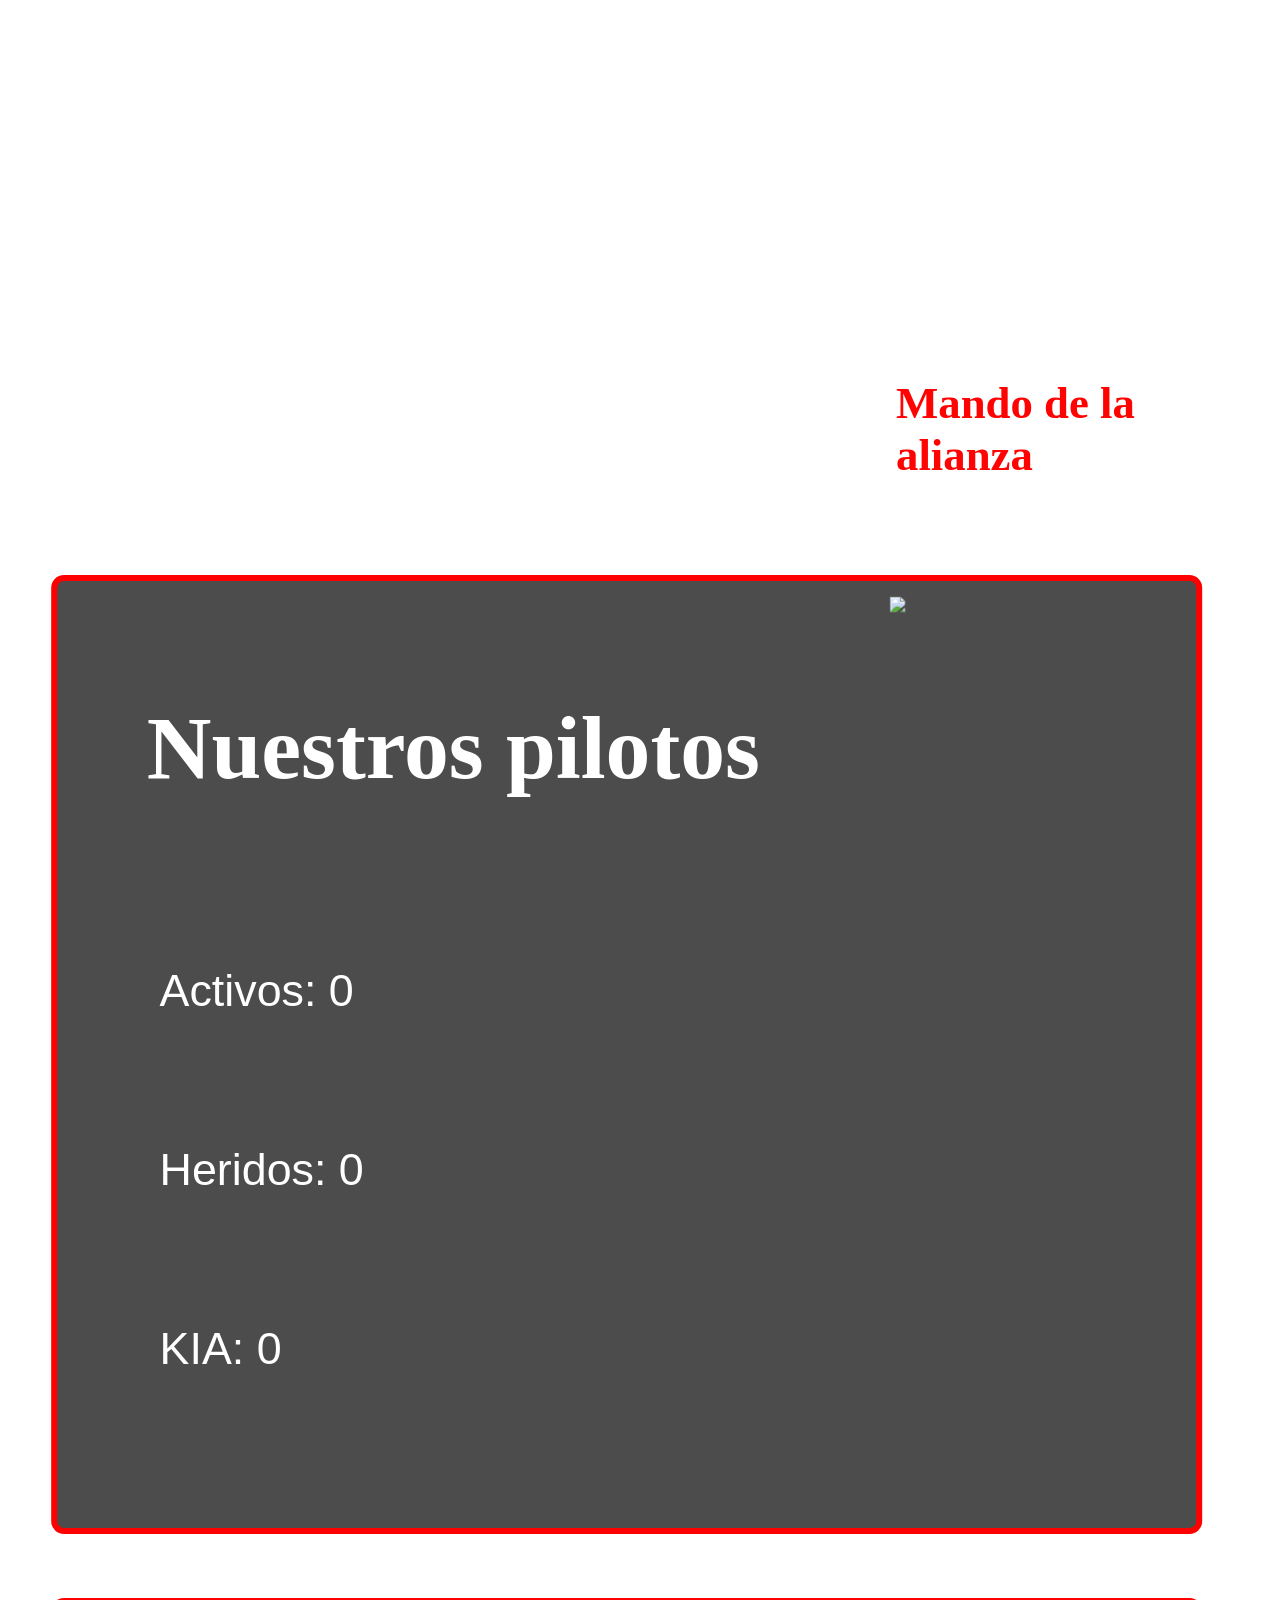
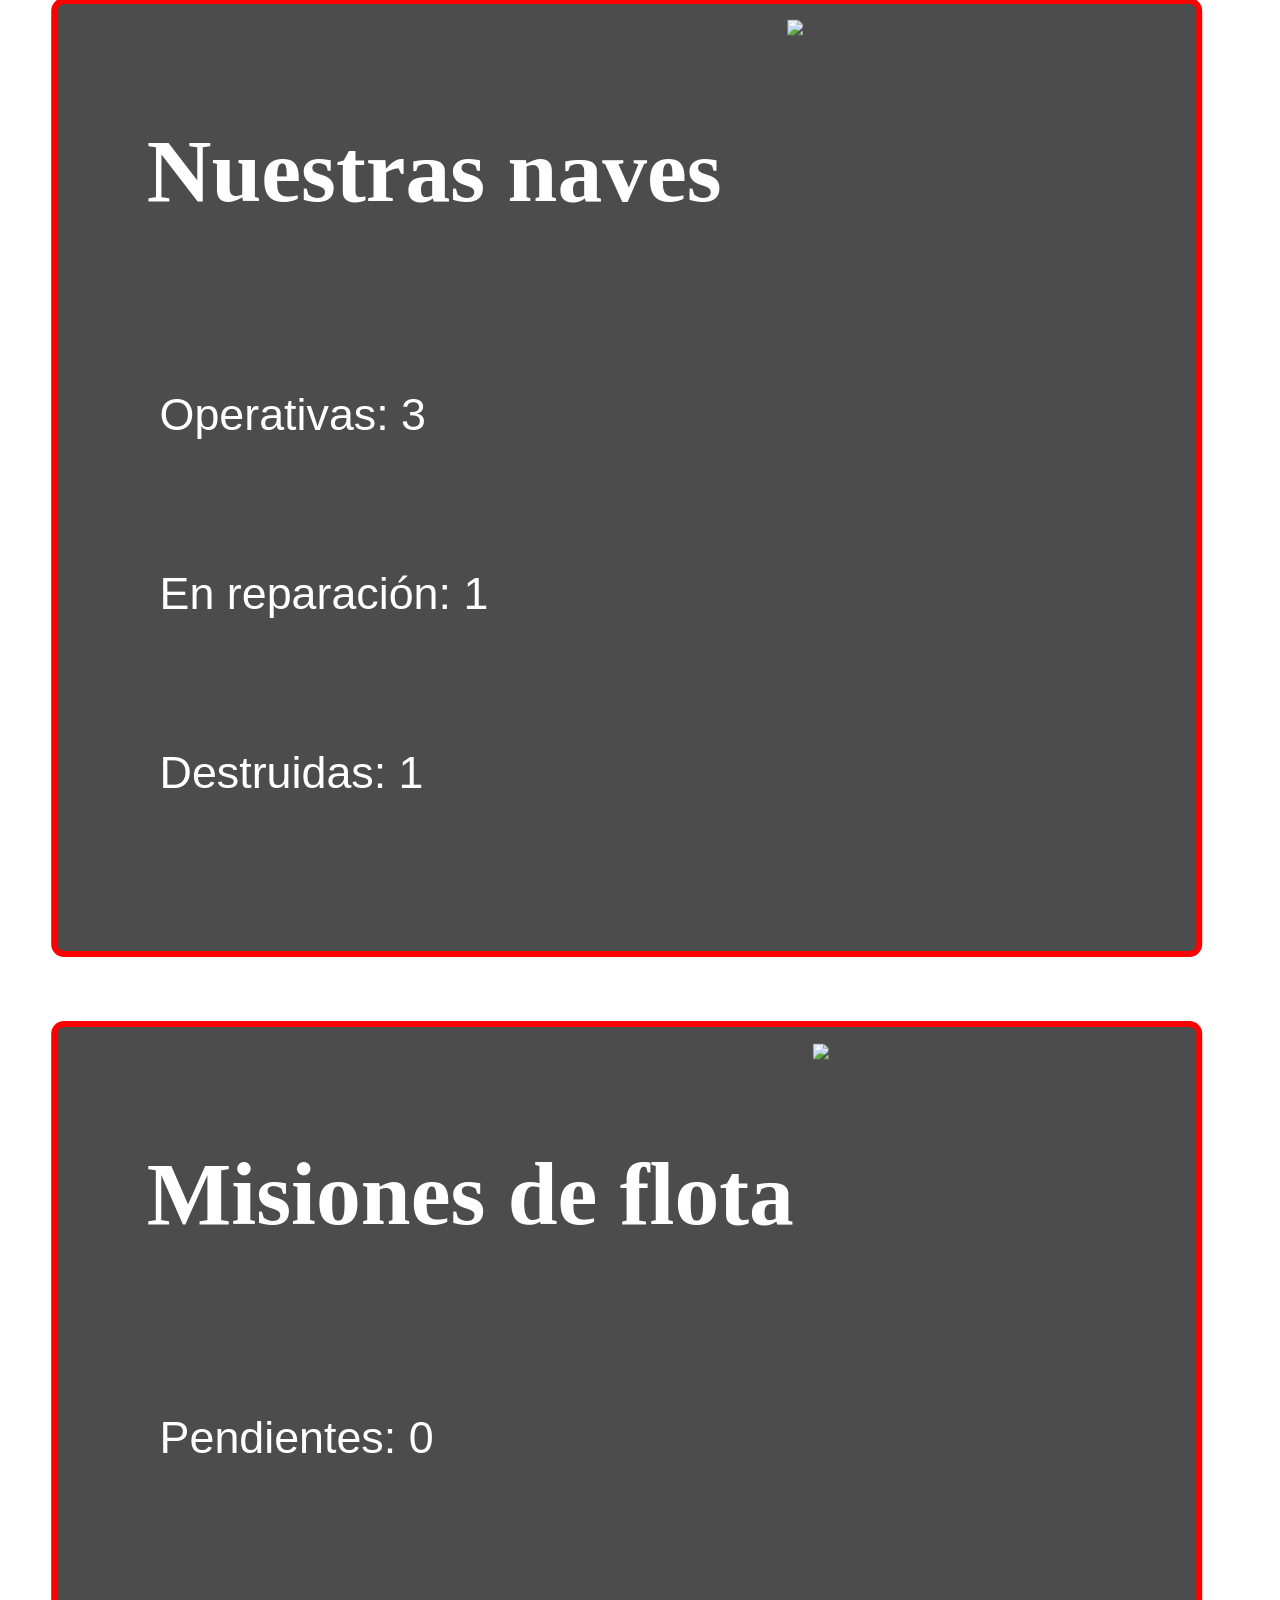
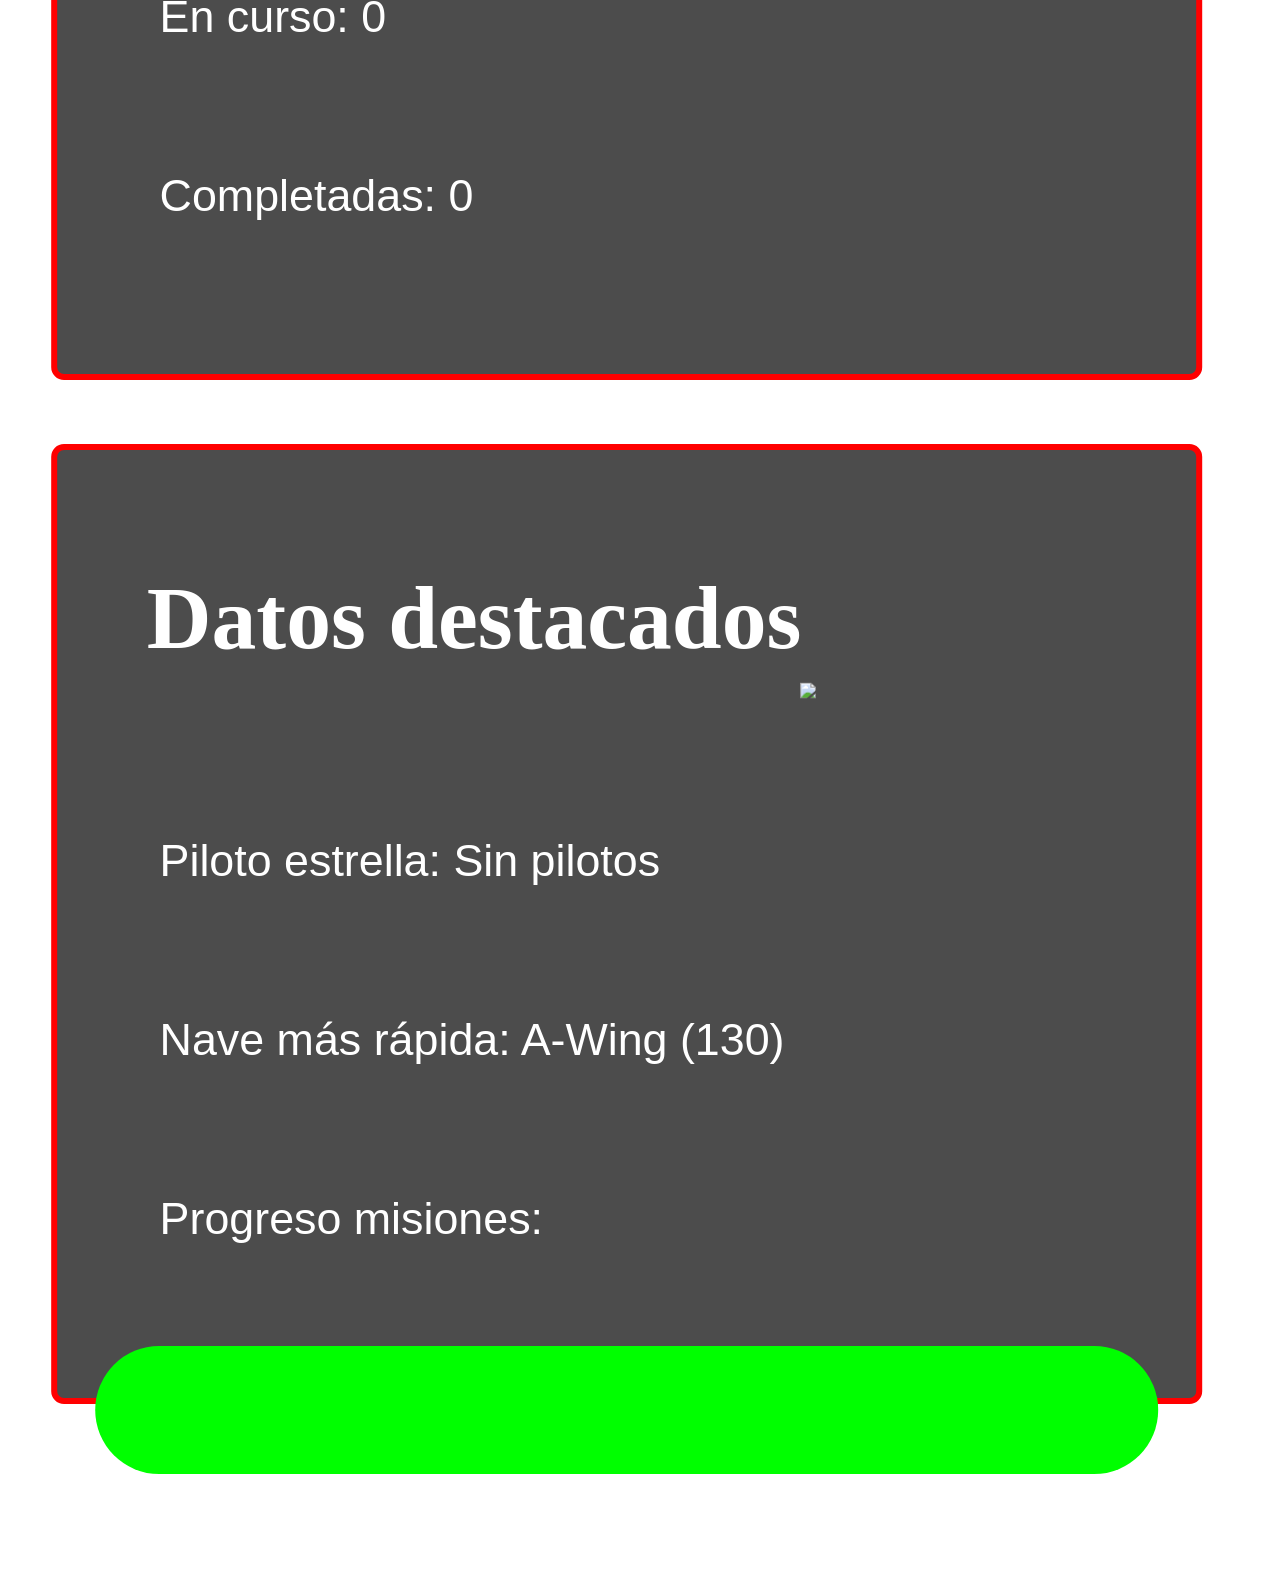
==== commit 9bc3a469: "Mejora de la seccion 1" ====
--- a/index.html
+++ b/index.html
@@ -41,7 +41,7 @@
     <div class="contenedorPrincipal">
 
         <div class="divFormulario">
-            <img id="soldado" src="./imgStarWars/soldado.png">
+            <img id="soldado" src="soldado.png">
 
             <form id="formularioPilotos" class="formularioPilotos">
                 <input type="text" id="inputNombre" required placeholder="Nombre del piloto:">
--- a/estilos.css
+++ b/estilos.css
@@ -1,7 +1,7 @@
 body {
     margin: 0;
     padding: 0;
-    background-image: url("./imgStarWars/background.jpg");
+    background-image: url("background.jpg");
     background-attachment: fixed;
     background-repeat: no-repeat;
     background-position: center;
@@ -24,7 +24,7 @@
    HEADER Y FOOTER
    ========================================================= */
 header {
-    background-image: url("./imgStarWars/header.png");
+    background-image: url("header.png");
     background-size: cover;
     background-position: top;
     display: flex;
@@ -131,15 +131,21 @@
 }
 
 .card h3 {
-    font-size: 2vw;
+    font-size: 2.0vw;
     margin-bottom: 1vw;
     color: #eee;
 }
 
 .card p {
-    font-size: 1.1vw;
+    font-size: 1.5vw;
     margin: 0.5vw 0;
     color: #bbb;
+}
+.imgNave {
+    width: 100%;
+    height: 120px;
+    object-fit: contain;
+    margin-bottom: 10px;
 }
 
 .estado-operativa { color: #00ff00; font-weight: bold; }
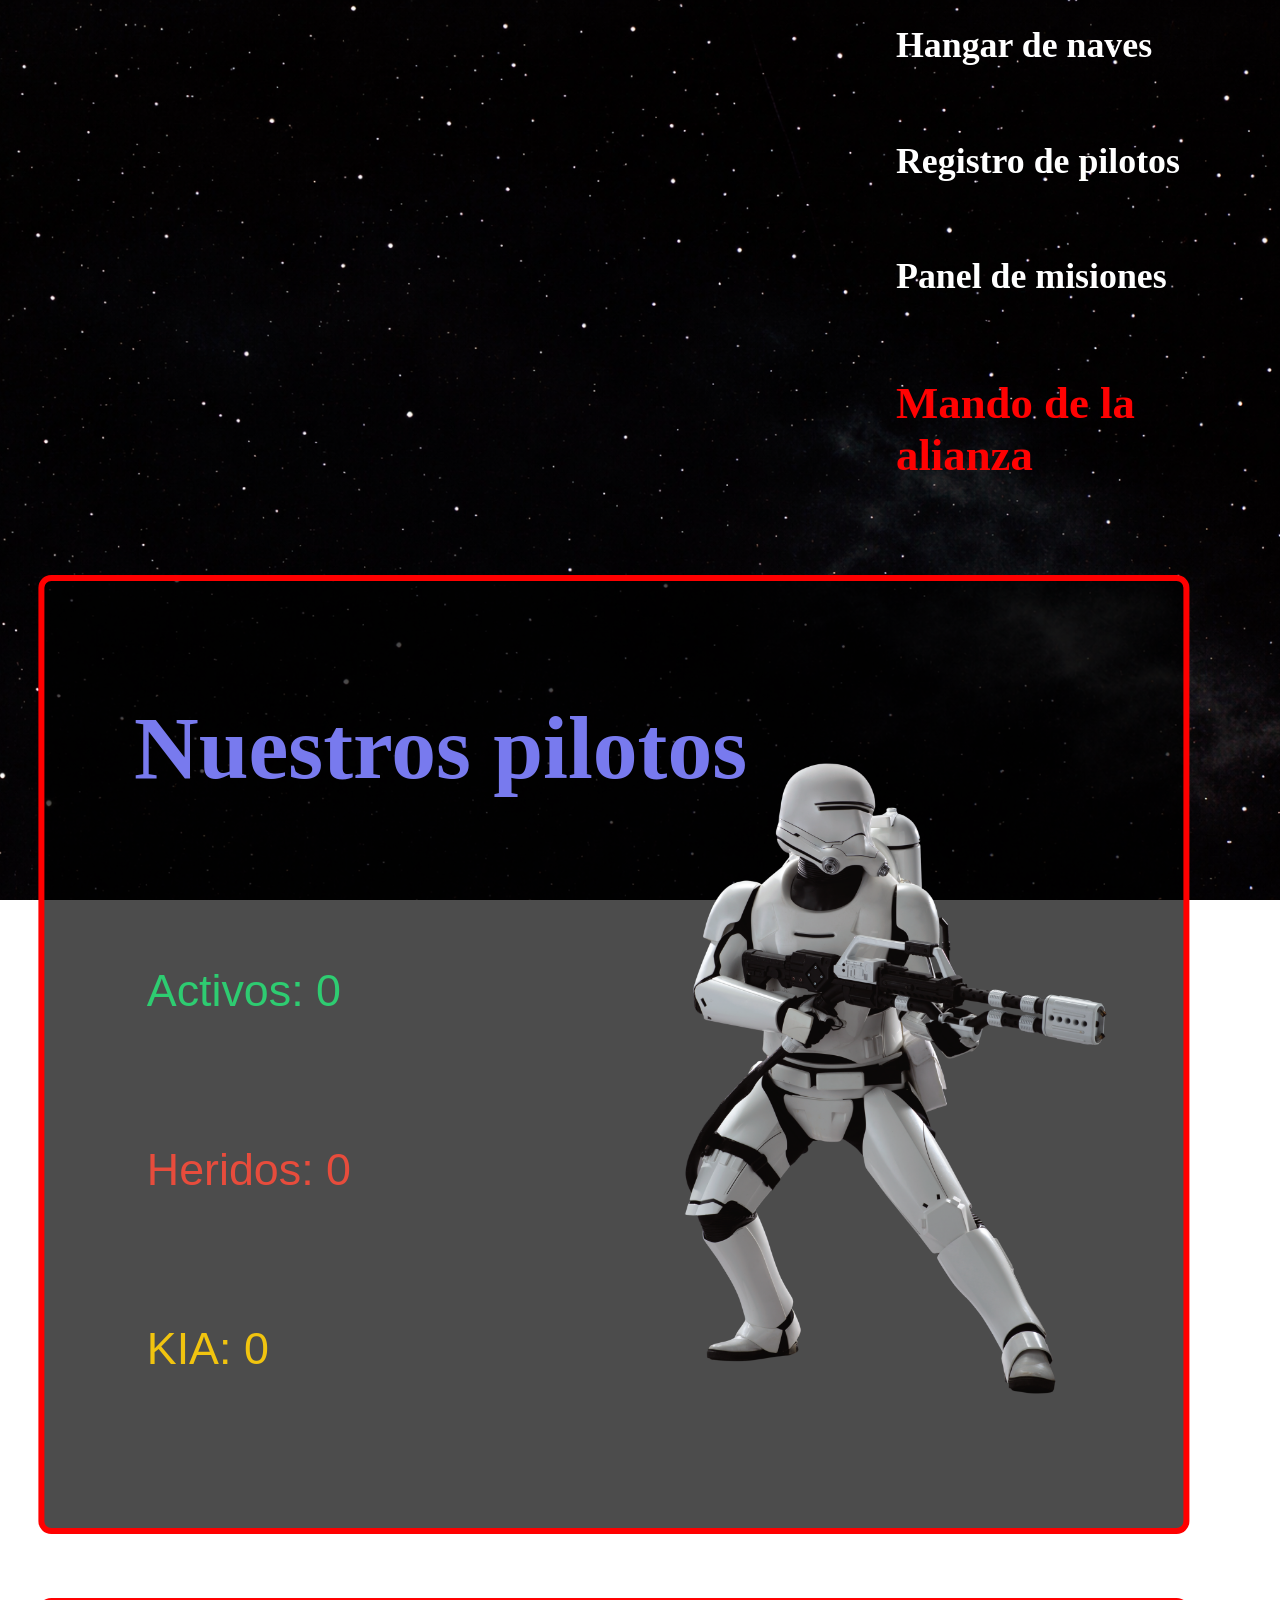
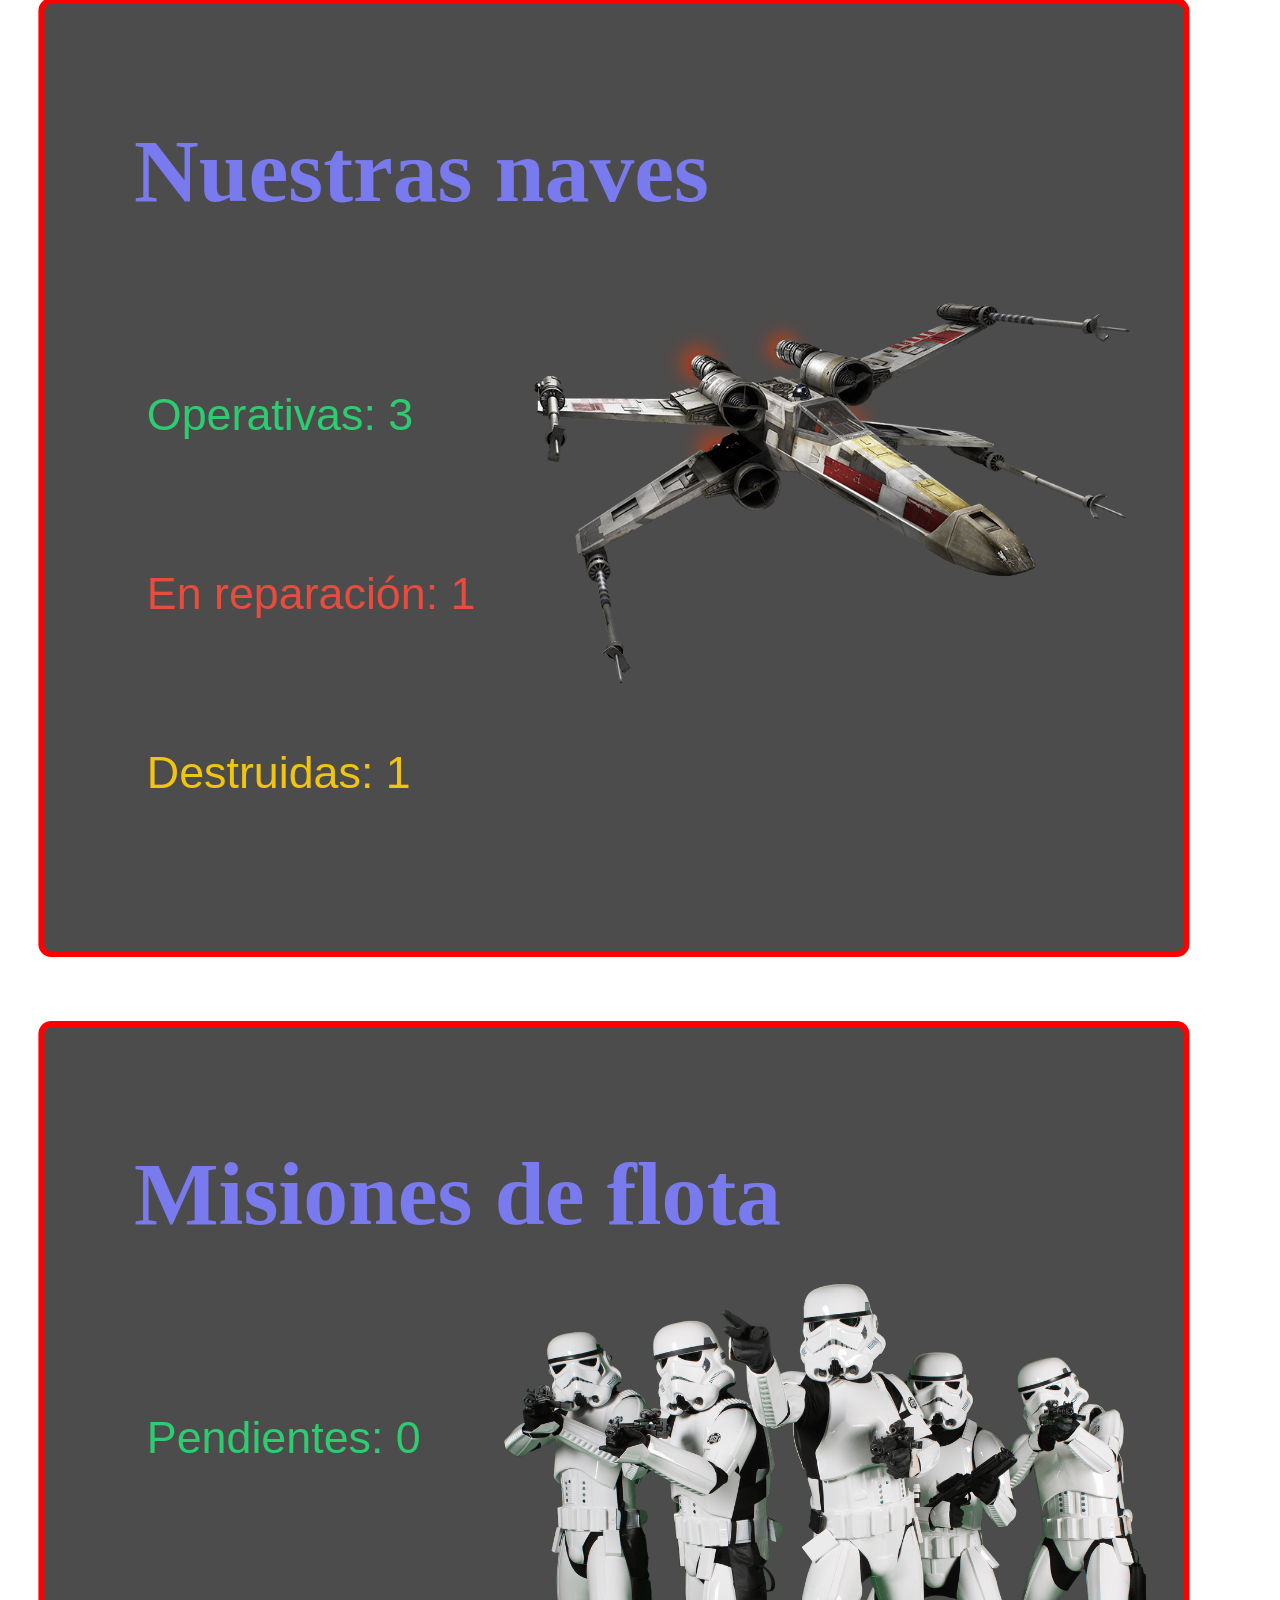
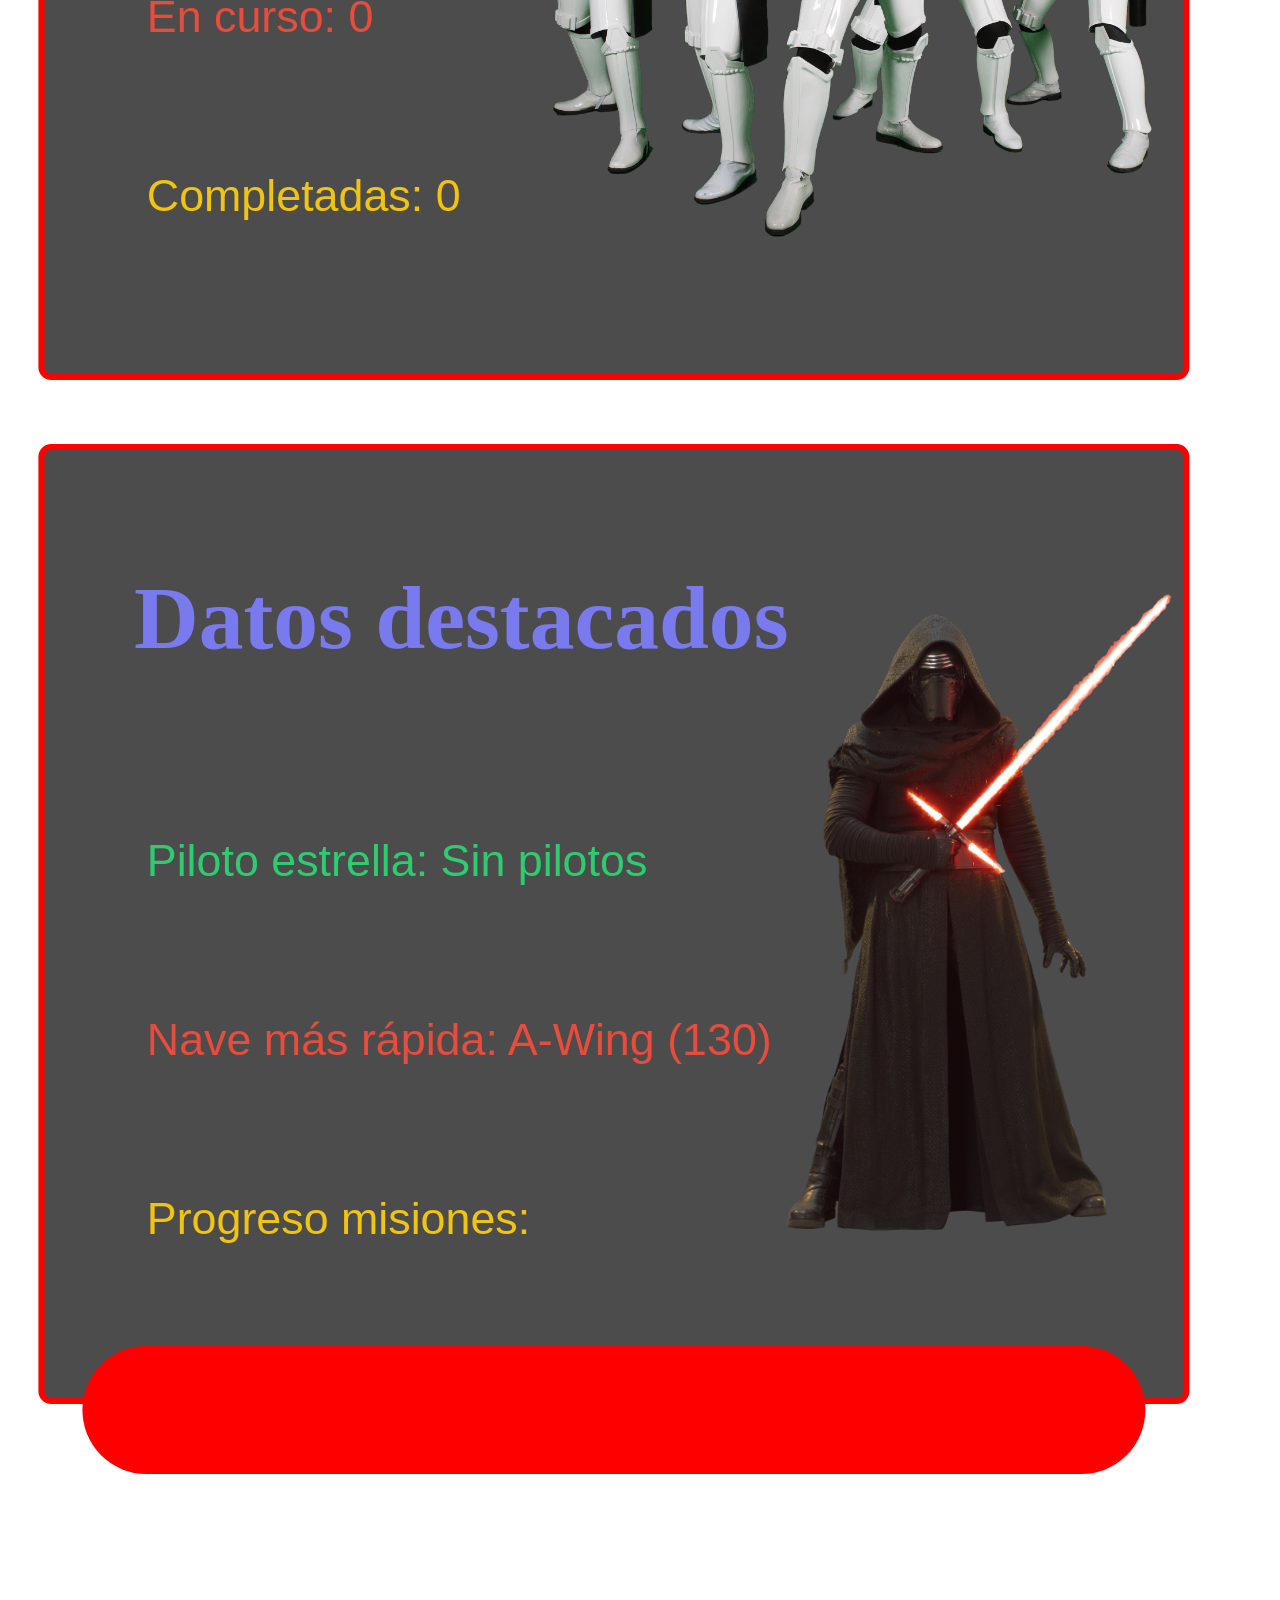
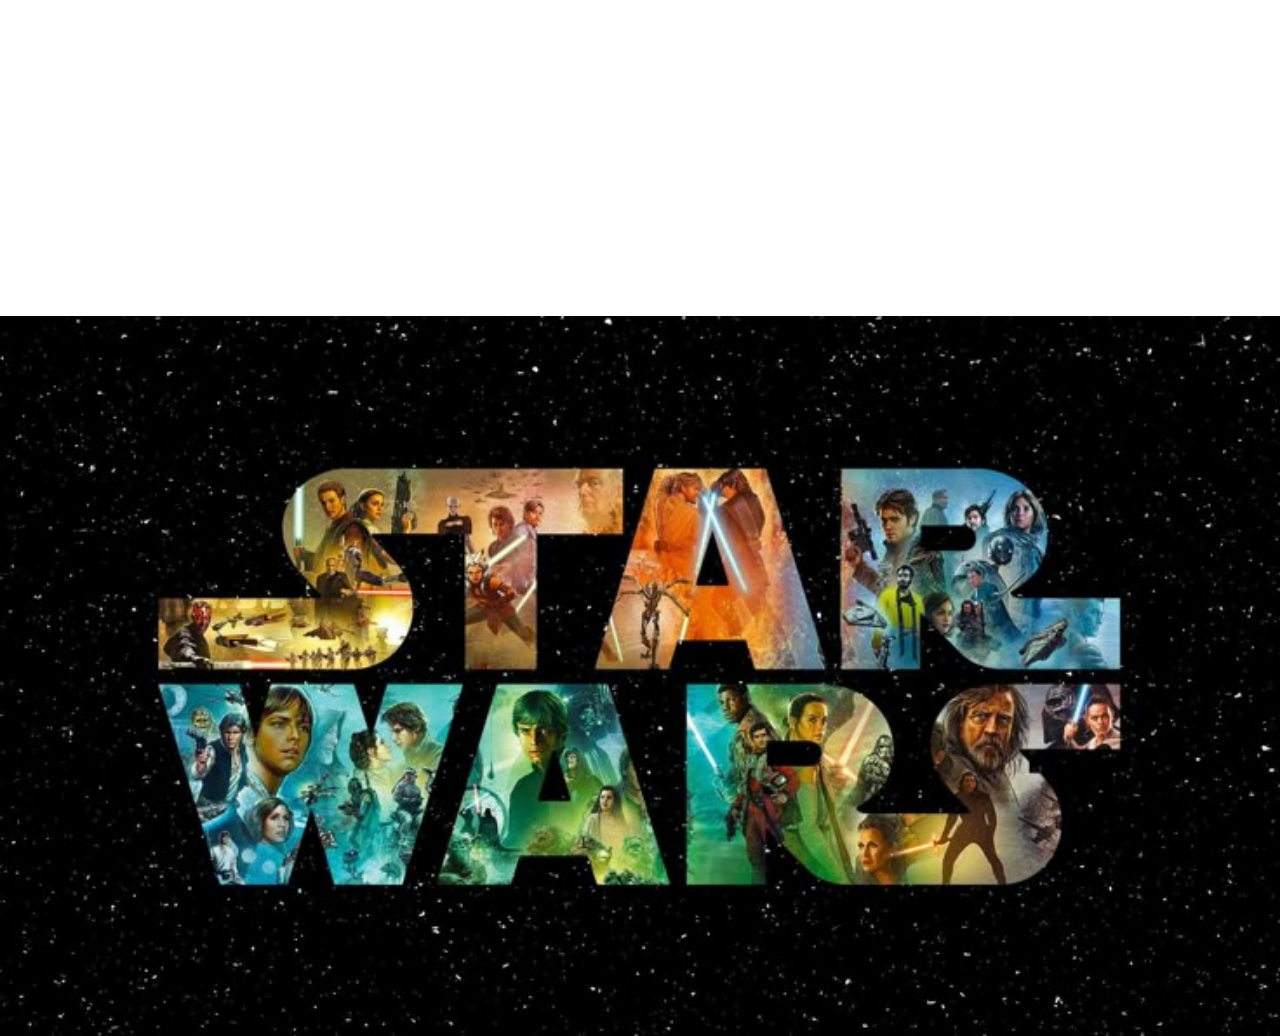
==== commit dc92e44a: "Add files via upload" ====
--- a/index.html
+++ b/index.html
@@ -20,14 +20,14 @@
 <main>
 
 <div id="seccion1" class="seccion">
-    <h1>🚀 Hangar de Naves Rebelde</h1>
+    <h1> Hangar de Naves Rebelde</h1>
 
     <div class="control">
         <input type="text" id="buscador" placeholder="Buscar nave por nombre...">
         <select id="filtroTipo">
             <option value="todos">Todos los tipos</option>
         </select>
-        <button id="ordenarBtn">Ordenar por velocidad ↑</button>
+        <button id="ordenarBtn">Ordenar por velocidad </button>
     </div>
 
     <div id="contador">Mostrando 0 naves</div>
@@ -41,7 +41,7 @@
     <div class="contenedorPrincipal">
 
         <div class="divFormulario">
-            <img id="soldado" src="soldado.png">
+            <img id="soldado" src="imgStarWars/soldado.png">
 
             <form id="formularioPilotos" class="formularioPilotos">
                 <input type="text" id="inputNombre" required placeholder="Nombre del piloto:">
@@ -86,7 +86,7 @@
 
 <div id="seccion3" class="seccion oculto">
 
-    <h1>📋 Centro de Operaciones: Misiones</h1>
+    <h1> Centro de Operaciones: Misiones</h1>
 
     <div class="mision-form">
         <div class="input-group">
@@ -169,7 +169,7 @@
             <li>En curso: <span id="EnCurso"></span></li>
             <li>Completadas: <span id="completadas"></span></li>
         </ul>
-        <img src="imgStarWars/imagenBB8.png" id="imagenBB8">
+        <img src="imgStarWars/flota.png" id="imagenBB8">
     </div>
 
       <div class="tarjetas">
@@ -191,6 +191,12 @@
 
 </main>
 
+<footer>
+
+<img src="imgStarWars/footer.jpg" alt="Star Wars Footer">
+
+</footer>
+
 <script src="java.js"></script>
 </body>
 </html>
--- a/estilos.css
+++ b/estilos.css
@@ -1,7 +1,7 @@
 body {
     margin: 0;
     padding: 0;
-    background-image: url("background.jpg");
+    background-image: url("imgStarWars/background.jpg");
     background-attachment: fixed;
     background-repeat: no-repeat;
     background-position: center;
@@ -20,11 +20,11 @@
     display: none !important;
 }
 
-/* =========================================================
+/* 
    HEADER Y FOOTER
-   ========================================================= */
+*/
 header {
-    background-image: url("header.png");
+    background-image: url("imgStarWars/header.png");
     background-size: cover;
     background-position: top;
     display: flex;
@@ -55,12 +55,26 @@
 }
 
 footer {
- width: 100%;
-}
-
-/* =========================================================
+    width: 100%;
+    line-height: 0;         
+    margin-top: auto;      
+    overflow: hidden;
+    transform: translate(0,40vw);
+}
+
+footer img {
+    width: 100%;           
+    height: auto;           
+    display: block;         
+    object-fit: cover;     
+}
+
+
+
+/*
    SECCIÓN 1: HANGAR DE NAVES
-   ========================================================= */
+*/
+
 #seccion1 {
     padding: 2vw;
     color: white;
@@ -159,9 +173,10 @@
     font-size: 1.5vw;
 }
 
-/* =========================================================
+/*
    SECCIÓN 2: REGISTRO DE PILOTOS
-   ========================================================= */
+*/
+
 #h1cuestionario {
     color: rgb(255, 255, 255);
     font-size: 8vw;
@@ -334,116 +349,202 @@
     border-width: 0.2vw;
 }
 
-/* =========================================================
+/*
    SECCIÓN 3: PANEL DE MISIONES
-   ========================================================= */
+*/
+
+#seccion3 {
+    display: flex;
+    flex-direction: column;
+    align-items: center;
+    width: 90vw;
+    margin: 0 auto;
+    gap: 3vw;
+    color: white;
+}
+
+
 #seccion3 h1 {
-    font-size: 4vw;
+    color: #f1c40f;
+    font-size: 5vw;
+    text-shadow: 0 0 0.8vw rgba(241, 196, 15, 0.7);
+    text-align: center;
+    margin-bottom: 1vw;
+}
+
+
+#seccion3 .mision-form {
+    background: rgba(0, 0, 0, 0.75);
+    border: 0.25vw solid #3498db;
+    border-radius: 1vw;
+    padding: 3vw;
+    width: 100%;
+    display: flex;
+    flex-direction: column;
+    gap: 2vw;
+    box-shadow: 0 0 1.5vw rgba(52, 152, 219, 0.2);
+}
+
+
+#seccion3 .input-group {
+    display: flex;
+    flex-direction: column;
+    gap: 2vw;
+}
+
+
+#seccion3 input, 
+#seccion3 select, 
+#seccion3 button {
+    width: 100%;
+    padding: 2.5vw;
+    font-size: 3.5vw;
+    background: rgba(20, 20, 20, 0.95);
     color: white;
+    border: 0.15vw solid #5dade2;
+    border-radius: 0.8vw;
+    outline: none;
+}
+
+
+#seccion3 button {
+    background: #3498db;
+    color: #000;
+    font-weight: bold;
+    cursor: pointer;
+    transition: all 0.2s ease;
+}
+
+#seccion3 button:hover {
+    transform: scale(1.03);
+    background: #5dade2;
+}
+
+
+#seccion3 .filtro-contenedor {
+    width: 100%;
+    display: flex;
+    flex-direction: column;
+    gap: 0.5vw;
+}
+
+#seccion3 .filtro-contenedor label {
+    font-size: 3.5vw;
+    color: #5dade2;
+}
+
+
+#seccion3 .kanban-board {
+    display: flex;
+    flex-direction: column;
+    width: 100%;
+    gap: 3vw;
+}
+
+
+#seccion3 .kanban-col {
+    background: rgba(0, 0, 0, 0.75);
+    border-radius: 1vw;
+    min-height: 35vw;
+    display: flex;
+    flex-direction: column;
+    border: 0.3vw solid white;
+    padding-bottom: 1vw;
+}
+
+
+#seccion3 .kanban-col:nth-child(1) { border-color: #e74c3c; }
+#seccion3 .kanban-col:nth-child(2) { border-color: #f1c40f; }
+#seccion3 .kanban-col:nth-child(3) { border-color: #2ecc71; }
+
+
+#seccion3 .col-header {
+    padding: 2vw;
     text-align: center;
-    text-transform: uppercase;
-    letter-spacing: 2px;
-}
-
-.mision-form {
-    background: rgba(0, 0, 0, 0.85);
-    border: 2px solid #444;
-    padding: 20px;
-    border-radius: 10px;
-    margin-bottom: 30px;
-    display: flex;
-    flex-direction: column;
-    gap: 15px;
-}
-
-.input-group {
-    display: flex;
-    gap: 10px;
-}
-
-.mision-form input, .mision-form select {
-    flex: 1;
-    background: #111;
-    border: 1px solid #ff0000;
-    color: white;
-    padding: 10px;
-    border-radius: 5px;
-}
-
-#addMisionBtn {
-    background: #ff0000;
-    color: black;
+    font-size: 4.5vw;
     font-weight: bold;
-    border: none;
-    padding: 10px 20px;
-    cursor: pointer;
-    text-transform: uppercase;
-}
-
-.kanban-board {
-    display: flex;
-    gap: 20px;
-    justify-content: space-between;
-    min-height: 400px;
-}
-
-.kanban-col {
-    background: rgba(20, 20, 20, 0.7);
-    border: 1px solid #333;
-    border-radius: 8px;
-    flex: 1;
-    padding: 10px;
-    backdrop-filter: blur(5px);
-}
-
-.col-header {
-    background: #222;
-    color: #aaa;
-    padding: 10px;
-    text-align: center;
-    font-weight: bold;
-    border-bottom: 2px solid #444;
-    margin-bottom: 15px;
-}
-
-.header-curso { color: #3498db; border-color: #3498db; }
-.header-completada { color: #2ecc71; border-color: #2ecc71; }
-
-.mision-card {
-    background: #000;
-    border-left: 5px solid #888;
-    padding: 15px;
-    margin-bottom: 15px;
-    border-radius: 4px;
-    position: relative;
-    transition: 0.3s;
-}
-
-.mision-card:hover { transform: scale(1.02); }
-.mision-card h3 { margin: 0 0 10px 0; color: #fff; font-size: 1.2rem; }
-.mision-card p { margin: 5px 0; font-size: 0.9rem; color: #ccc; }
-
-.riesgo-suicida { 
-    border-left: 5px solid #ff0000; 
-    box-shadow: inset 0 0 10px rgba(255, 0, 0, 0.3);
-    animation: pulse-border 2s infinite;
-}
-
-@keyframes pulse-border {
-    50% { border-left-color: #900; }
-}
-
-.mision-card button {
-    margin-top: 10px;
-    padding: 5px 10px;
-    background: transparent;
-    border: 1px solid #666;
-    color: #fff;
-    cursor: pointer;
-    font-size: 0.8rem;
-}
-
-.btn-mover { border-color: #2ecc71 !important; color: #2ecc71 !important; }
+    border-bottom: 0.2vw solid;
+    background: rgba(255, 255, 255, 0.05);
+}
+
+
+#seccion3 .kanban-col:nth-child(1) .col-header { color: #e74c3c; border-bottom-color: #e74c3c; }
+#seccion3 .kanban-col:nth-child(2) .col-header { color: #f1c40f; border-bottom-color: #f1c40f; }
+#seccion3 .kanban-col:nth-child(3) .col-header { color: #2ecc71; border-bottom-color: #2ecc71; }
+
+#seccion3 .col-header span {
+    background: rgba(255,255,255,0.2);
+    padding: 0.4vw 1.5vw;
+    border-radius: 1vw;
+    margin-left: 1vw;
+}
+
+
+#lista-pendiente,
+#lista-curso,
+#lista-completada {
+    padding: 1vw;
+    color: #eaeaea;
+}
+
+
+.card-mision {
+    background: rgba(30, 30, 30, 0.9);
+    padding: 1vw;
+    margin-bottom: 1vw;
+    border-radius: 0.6vw;
+    color: #ffffff; /* ← CLAVE */
+    border-left: 0.4vw solid #3498db;
+    font-size: 0.95em;
+}
+
+
+.card-mision p,
+.card-mision span,
+.card-mision div {
+    color: #ddd; 
+}
+
+
+@media (min-width: 768px) {
+
+    #seccion3 h1 { font-size: 2.5vw; }
+
+    #seccion3 .input-group {
+        flex-direction: row;
+        gap: 1.5vw;
+    }
+
+    #seccion3 input, 
+    #seccion3 select, 
+    #seccion3 button {
+        padding: 0.8vw 1.2vw;
+        font-size: 1.2vw;
+    }
+
+    #seccion3 .filtro-contenedor {
+        flex-direction: row;
+        align-items: center;
+        justify-content: flex-end;
+    }
+
+    #seccion3 .filtro-contenedor label { font-size: 1.2vw; }
+
+    #seccion3 .kanban-board {
+        flex-direction: row;
+    }
+
+    #seccion3 .kanban-col {
+        width: 32%;
+        min-height: 20vw;
+    }
+
+    #seccion3 .col-header {
+        font-size: 1.6vw;
+        padding: 1vw;
+    }
+}
+
 
 /* SECCIÓN 4: ESTADÍSTICAS DE FLOTA
 */
@@ -465,13 +566,31 @@
     color: rgb(255, 255, 255);
     width: 85vw;
     height: 70vw;
-    transform: translate(4vw);
-}
-
+    transform: translate(3vw);
+}
+
+.tarjetas h3{
+    color: #787aee;
+}
+
+
+.tarjetas ul li:nth-child(1) {
+    color: #2ecc71; 
+}
+
+
+.tarjetas ul li:nth-child(2) {
+    color: #e74c3c; 
+}
+
+
+.tarjetas ul li:nth-child(3) {
+    color: #f1c40f; 
+}
 .barra {
     width: 100%;
     height: 10vw;
-    background: #00ff00;
+    background: #ff0000;
     border-radius: 10vw;
     margin-top: 3vw;
 }
@@ -479,95 +598,39 @@
 #barraProgreso {
     height: 100%;
     width: 0%;
-    background: limegreen;
+    background: rgb(39, 182, 39);
     border-radius: 10vw;
 }
 
+#textoProgreso{
+    font-size: 7vw;
+}
+
+
+
 #imagenPiloto{
-    width: 17vw;
-    transform: translate(63vw,-68vw);
-}
+    width: 33vw;
+    transform: translate(48vw,-55vw);
+}
+
 
 #imagenNave{
+    width: 49vw;
+     transform: translate(35vw,-47vw);
+}
+
+
+#imagenBB8{
+    width: 60vw;
+    transform: translate(30vw,-50vw);
+}
+
+#imagenJoda{
     width: 30vw;
-     transform: translate(55vw,-68vw);
-}
-
-#imagenBB8{
-    width: 28vw;
-    transform: translate(57vw,-68vw);
-}
-
-#imagenJoda{
-    width: 35vw;
-    transform: translate(56vw,-68vw);
-}
-
-@media(max-width:260px){
-    #imagenPiloto{
-        width: 17vw;
-        transform: translate(63vw,-78vw);
-    }
-    #imagenNave{
-        width: 30vw;
-         transform: translate(55vw,-70vw);
-    }
-    #imagenBB8{
-        width: 28vw;
-        transform: translate(57vw,-76vw);
-    }
-    #imagenJoda{
-        width: 35vw;
-        /* CORRECCIÓN: Aumentado el valor negativo para que suba más */
-        transform: translate(55vw,-95vw); 
-    }
-}
-
-@media(max-width:350px){
-    #imagenPiloto{
-        width: 17vw;
-        transform: translate(63vw,-74vw);
-    }
-    #imagenNave{
-        width: 30vw;
-         transform: translate(55vw,-70vw);
-    }
-    #imagenBB8{
-        width: 28vw;
-        transform: translate(57vw,-76vw);
-    }
-    #imagenJoda{
-        width: 35vw;
-        /* CORRECCIÓN: Aumentado el valor negativo para que suba más */
-        transform: translate(56vw,-85vw); 
-    }
-}
-
-@media(max-width:410px){
-    #imagenPiloto{
-        width: 17vw;
-        transform: translate(63vw,-70vw);
-    }
-    #imagenNave{
-        width: 30vw;
-         transform: translate(55vw,-70vw);
-    }
-    #imagenBB8{
-        width: 28vw;
-        transform: translate(57vw,-72vw);
-    }
-    #imagenJoda{
-        width: 35vw;
-        transform: translate(56vw,-75vw);
-    }
-}
-
-@media(max-width:600px){
-    #imagenJoda{
-        width: 35vw;
-        transform: translate(56vw,-72vw);
-    }
-}
+    transform: translate(56vw,-93vw);
+}
+
+
 
 .tarjetas ul {
     list-style-type: none;
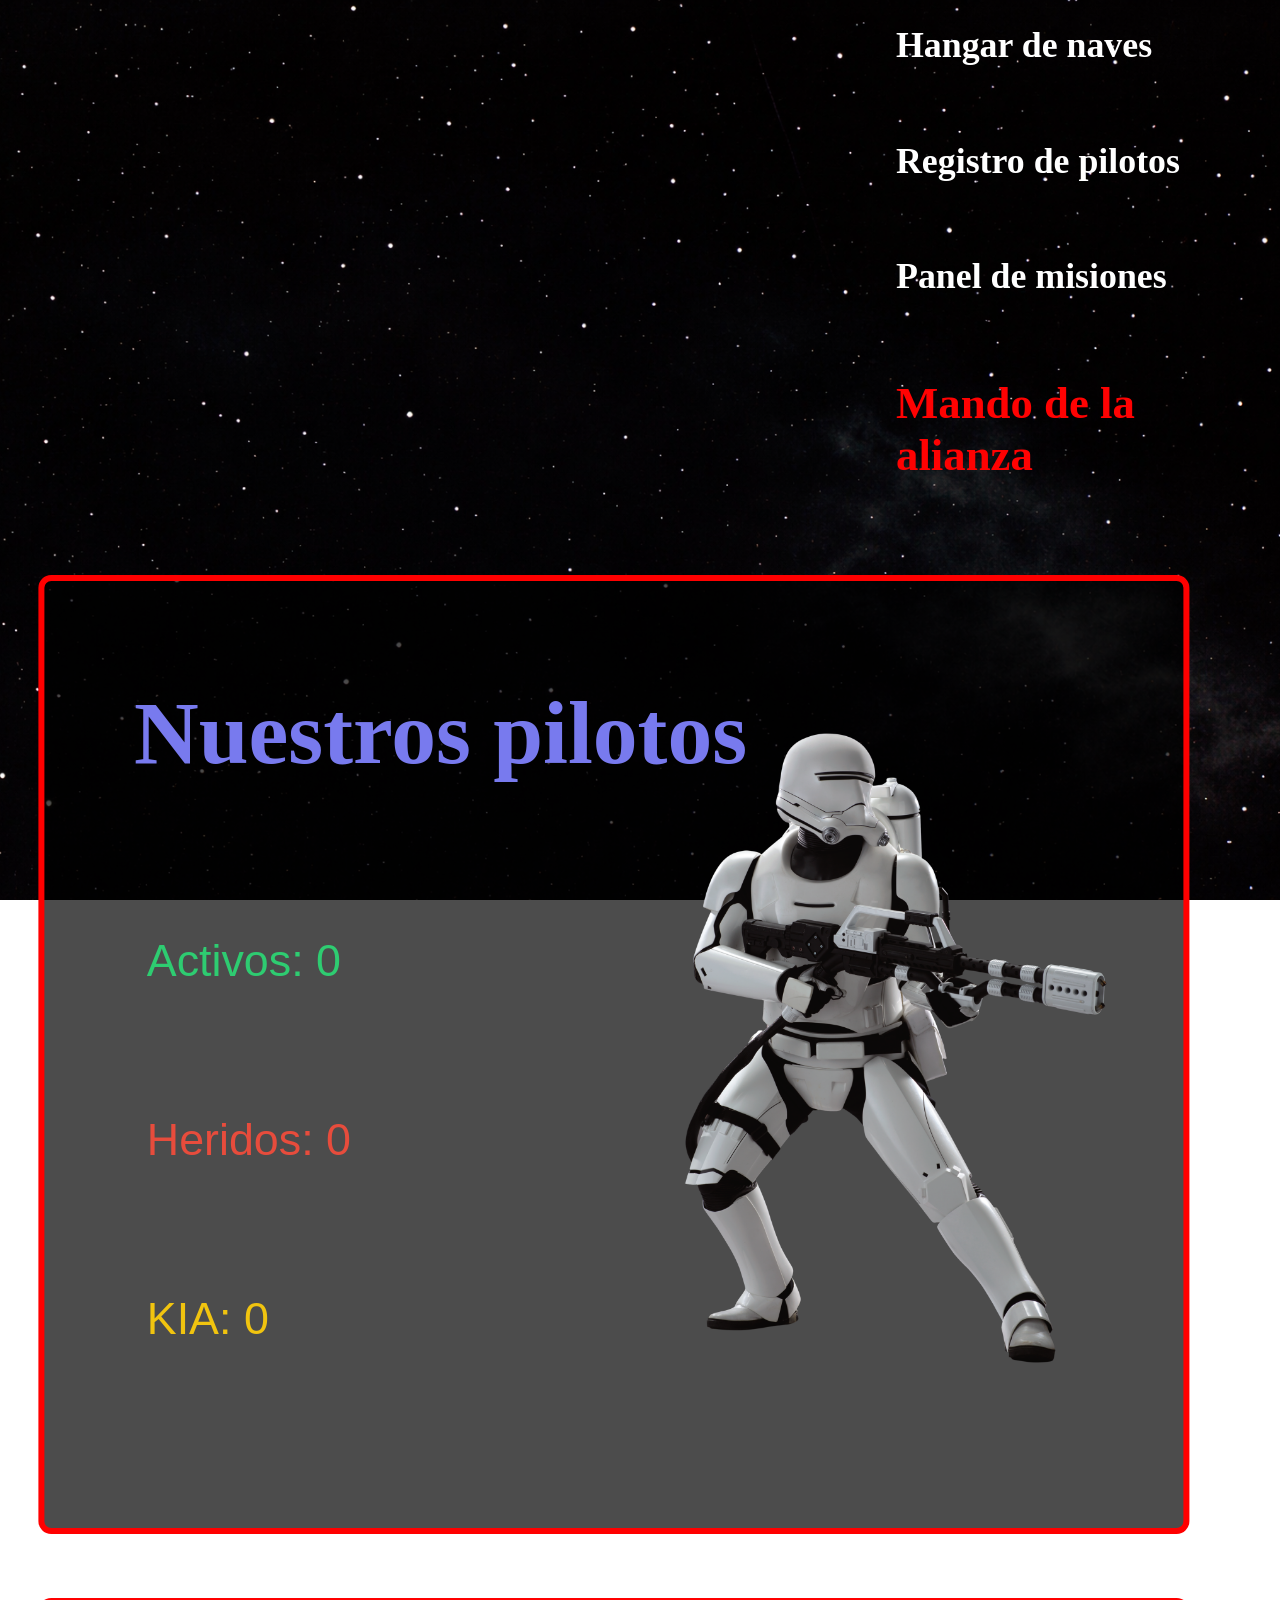
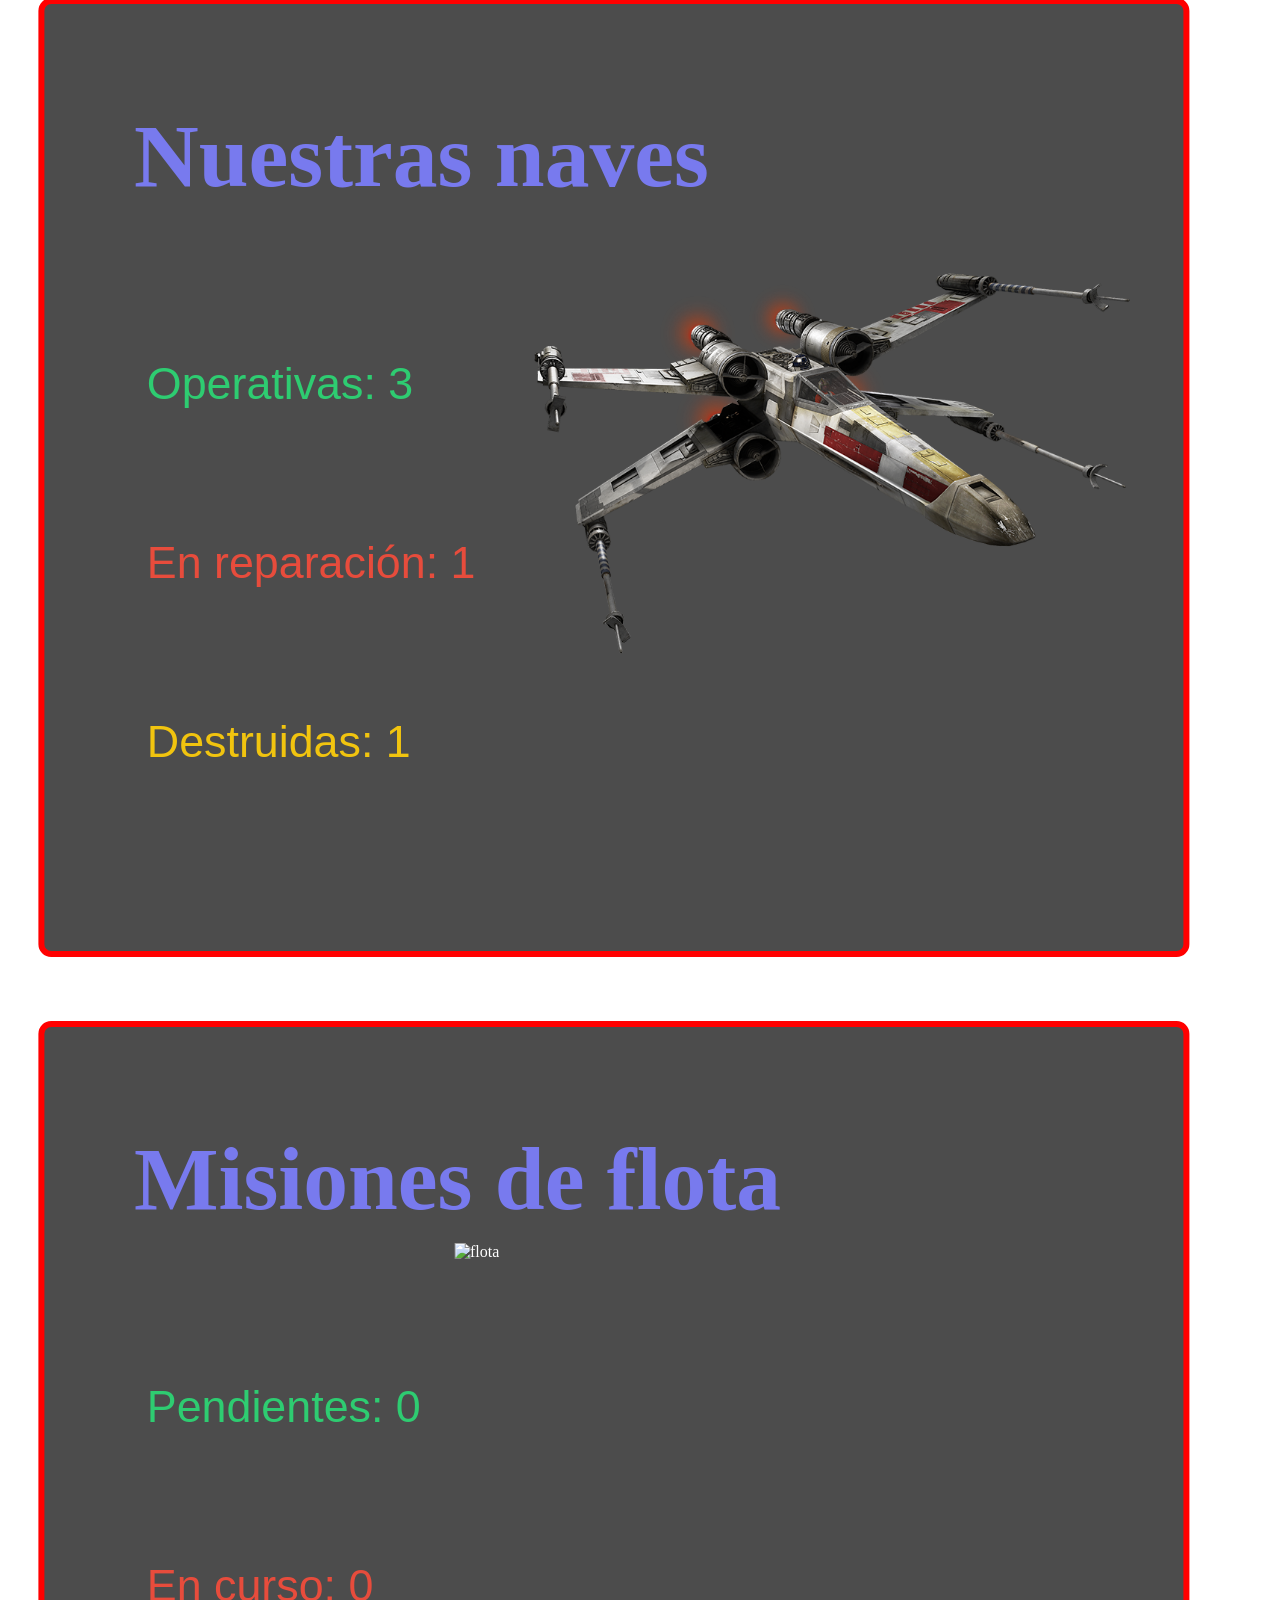
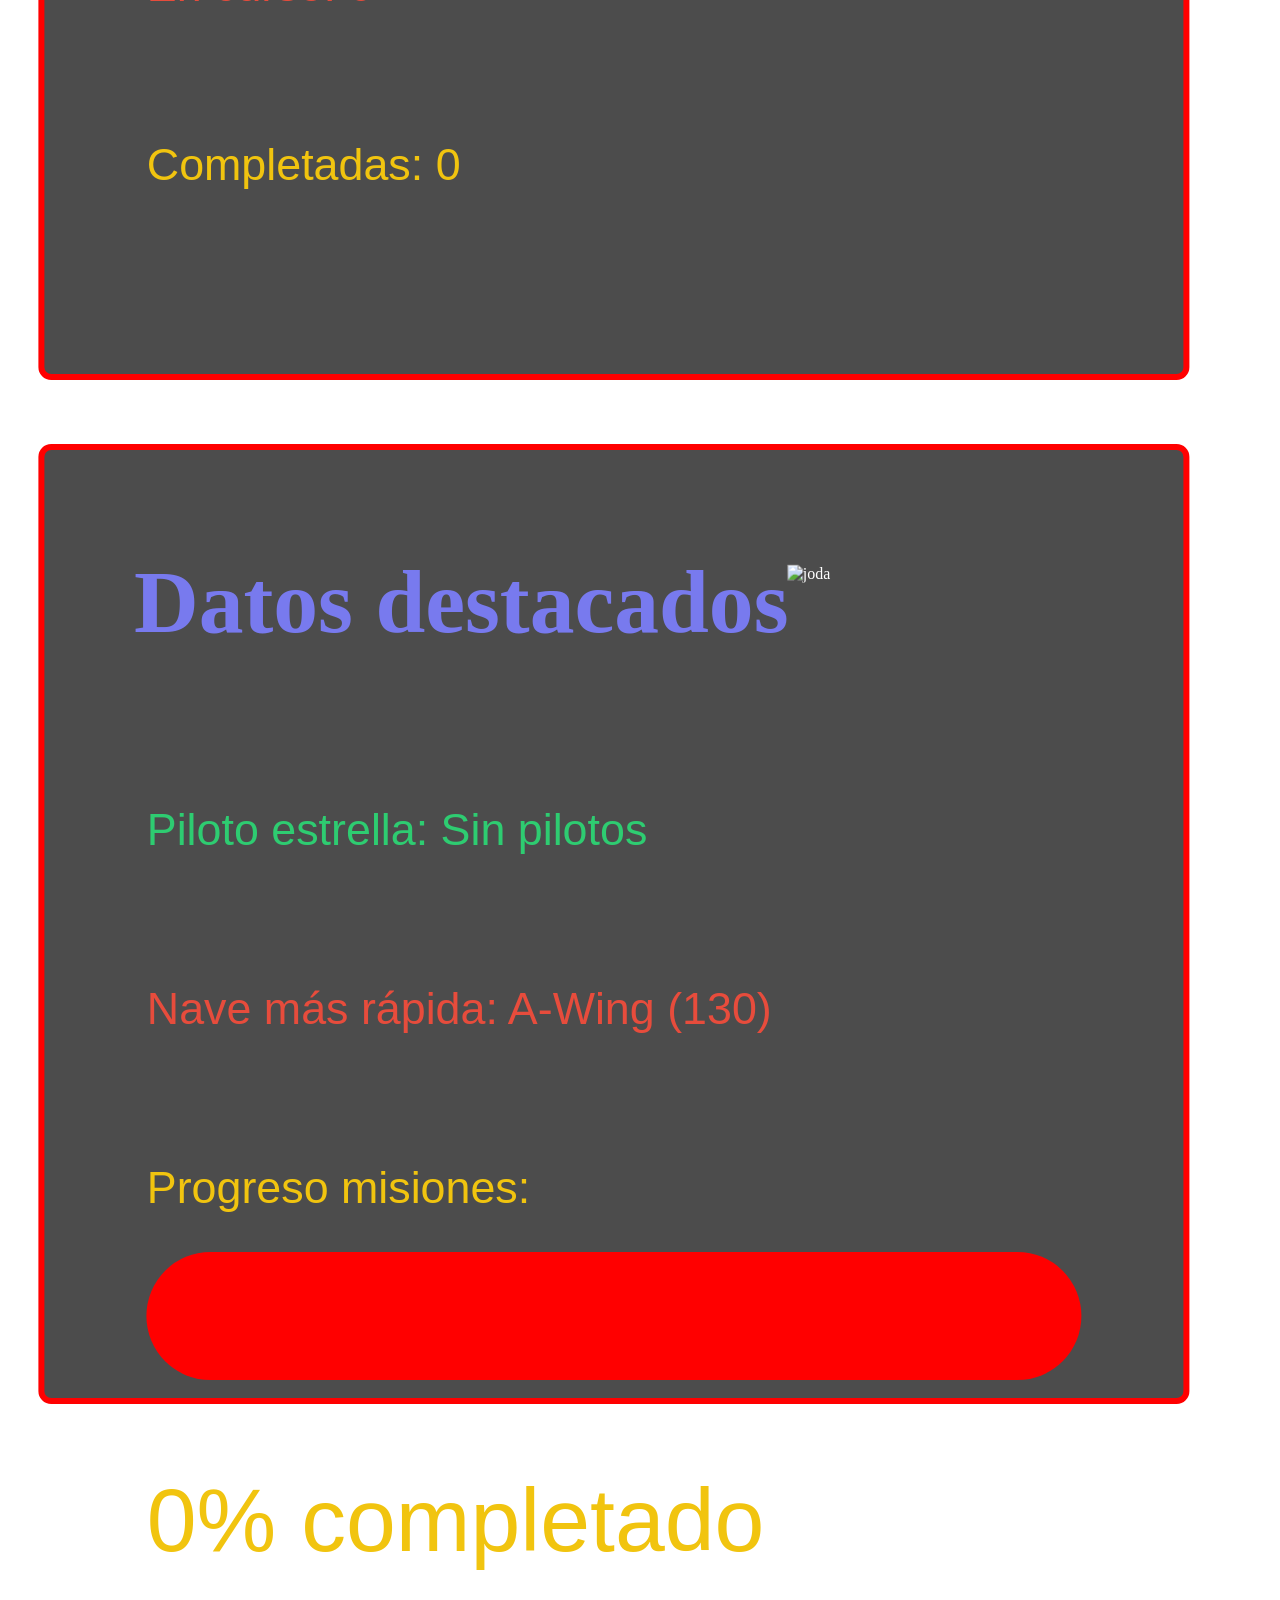
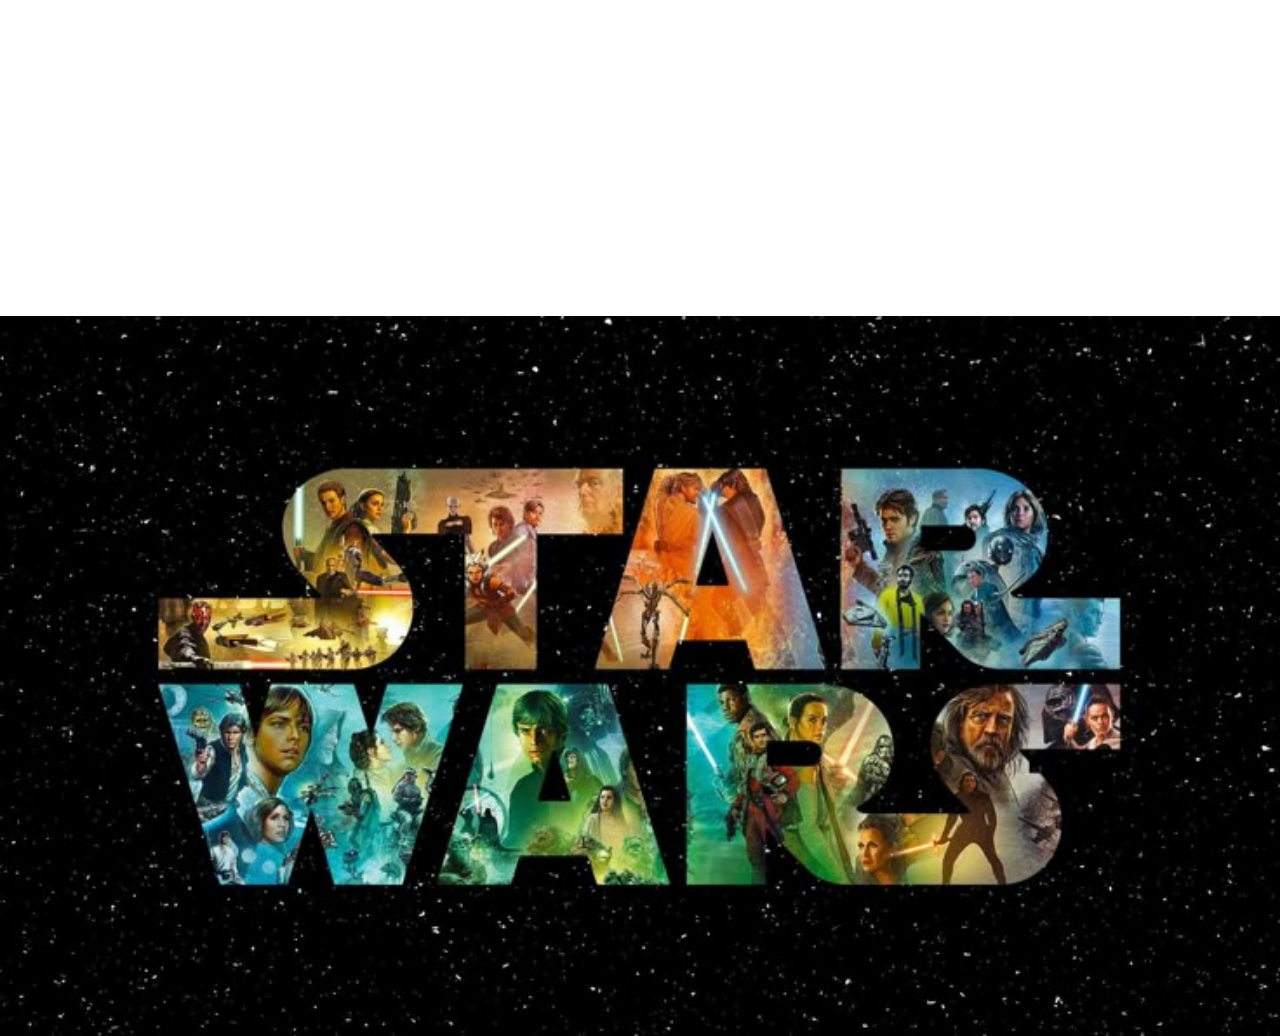
==== commit a4a7123d: "Correcciones de accesibilidad" ====
--- a/index.html
+++ b/index.html
@@ -41,7 +41,7 @@
     <div class="contenedorPrincipal">
 
         <div class="divFormulario">
-            <img id="soldado" src="imgStarWars/soldado.png">
+            <img id="soldado" src="imgStarWars/soldado.png" alt="soldado">
 
             <form id="formularioPilotos" class="formularioPilotos">
                 <input type="text" id="inputNombre" required placeholder="Nombre del piloto:">
@@ -142,49 +142,50 @@
 <div id="seccion4" class="seccion oculto">
 
     <div class="tarjetas">
-        <h3>Nuestros pilotos</h3>
+        <h2>Nuestros pilotos</h2>
         <ul>
             <li>Activos: <span id="activos"></span></li>
             <li>Heridos: <span id="heridos"></span></li>
             <li>KIA: <span id="KIA"></span></li>
             
         </ul>
-        <img src="imgStarWars/piloto.png" id="imagenPiloto">
+        <img src="imgStarWars/piloto.png" id="imagenPiloto" alt="Piloto">
     </div>
 
     <div class="tarjetas">
-        <h3>Nuestras naves</h3>
+        <h2>Nuestras naves</h2>
         <ul>
             <li>Operativas: <span id="Operativas"></span></li>
             <li>En reparación: <span id="reparacion"></span></li>
             <li>Destruidas: <span id="destruidas"></span></li>
         </ul>
-        <img src="imgStarWars/nave.png" id="imagenNave">
+        <img src="imgStarWars/nave.png" id="imagenNave" alt="nave">
     </div>
 
     <div class="tarjetas">
-        <h3>Misiones de  flota</h3>
+        <h2>Misiones de  flota</h2>
         <ul>
             <li>Pendientes: <span id="pendientes"></span></li>
             <li>En curso: <span id="EnCurso"></span></li>
             <li>Completadas: <span id="completadas"></span></li>
         </ul>
-        <img src="imgStarWars/flota.png" id="imagenBB8">
+        <img src="imgStarsWars/flota.png" id="imagenBB8" alt="flota">
     </div>
 
       <div class="tarjetas">
-        <h3>Datos destacados</h3>
+        <h2>Datos destacados</h2>
         <ul>
             <li>Piloto estrella: <span id="pilotoTop"></span></li>
             <li>Nave más rápida: <span id="naveTop"></span></li>
-            <li>Progreso misiones:</li>
+            <li>Progreso misiones:
                 <div class="barra">
                     <div id="barraProgreso"></div>
                 </div>
 
                 <p id="textoProgreso"></p>
-        </ul>
-        <img src="imgStarWars/joda.png" id="imagenJoda">
+                </li>
+        </ul>
+        <img src="imgStarsWars/joda.png" id="imagenJoda" alt="joda">
     </div>
 
 </div>
--- a/estilos.css
+++ b/estilos.css
@@ -569,7 +569,7 @@
     transform: translate(3vw);
 }
 
-.tarjetas h3{
+.tarjetas h2{
     color: #787aee;
 }
 
@@ -643,7 +643,7 @@
     font-size: 3.5vw;
 }
 
-.tarjetas h3{
+.tarjetas h2{
     margin-left: 5vw;
     font-size: 7vw;
 }
